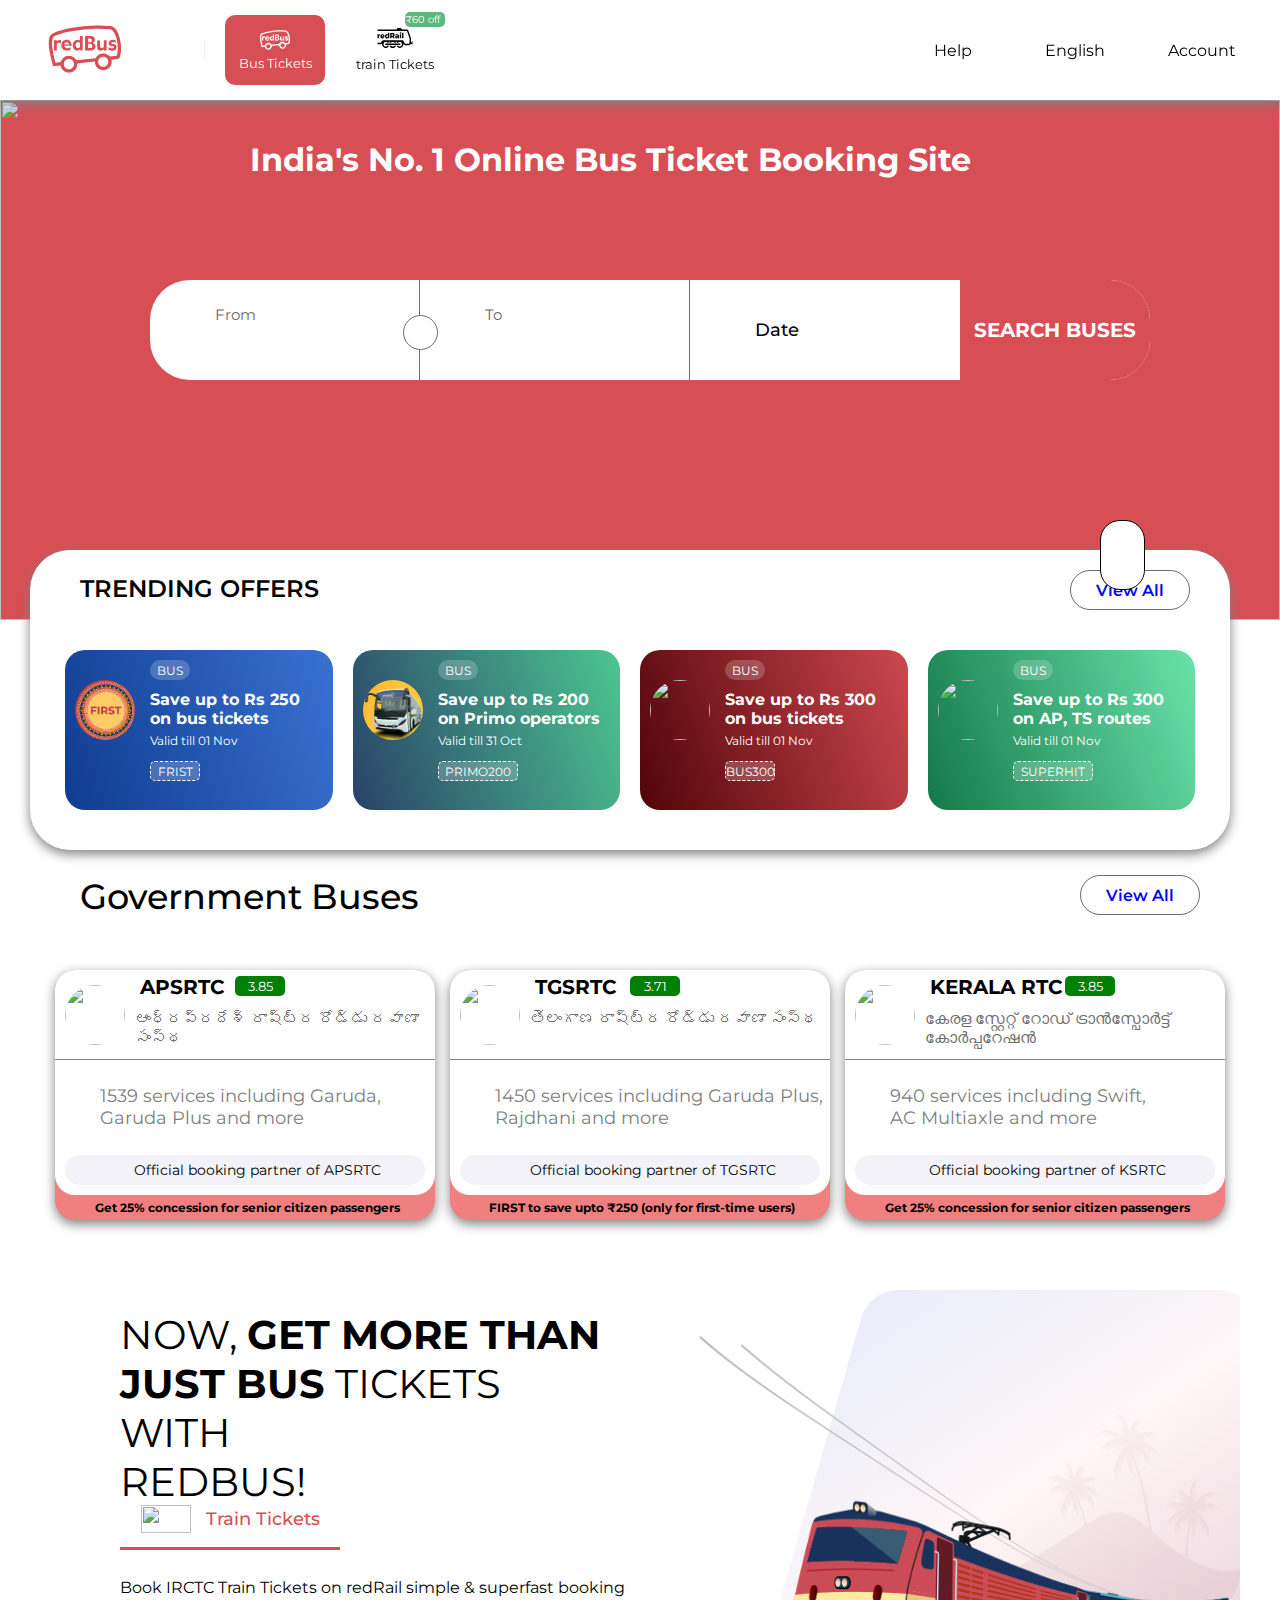
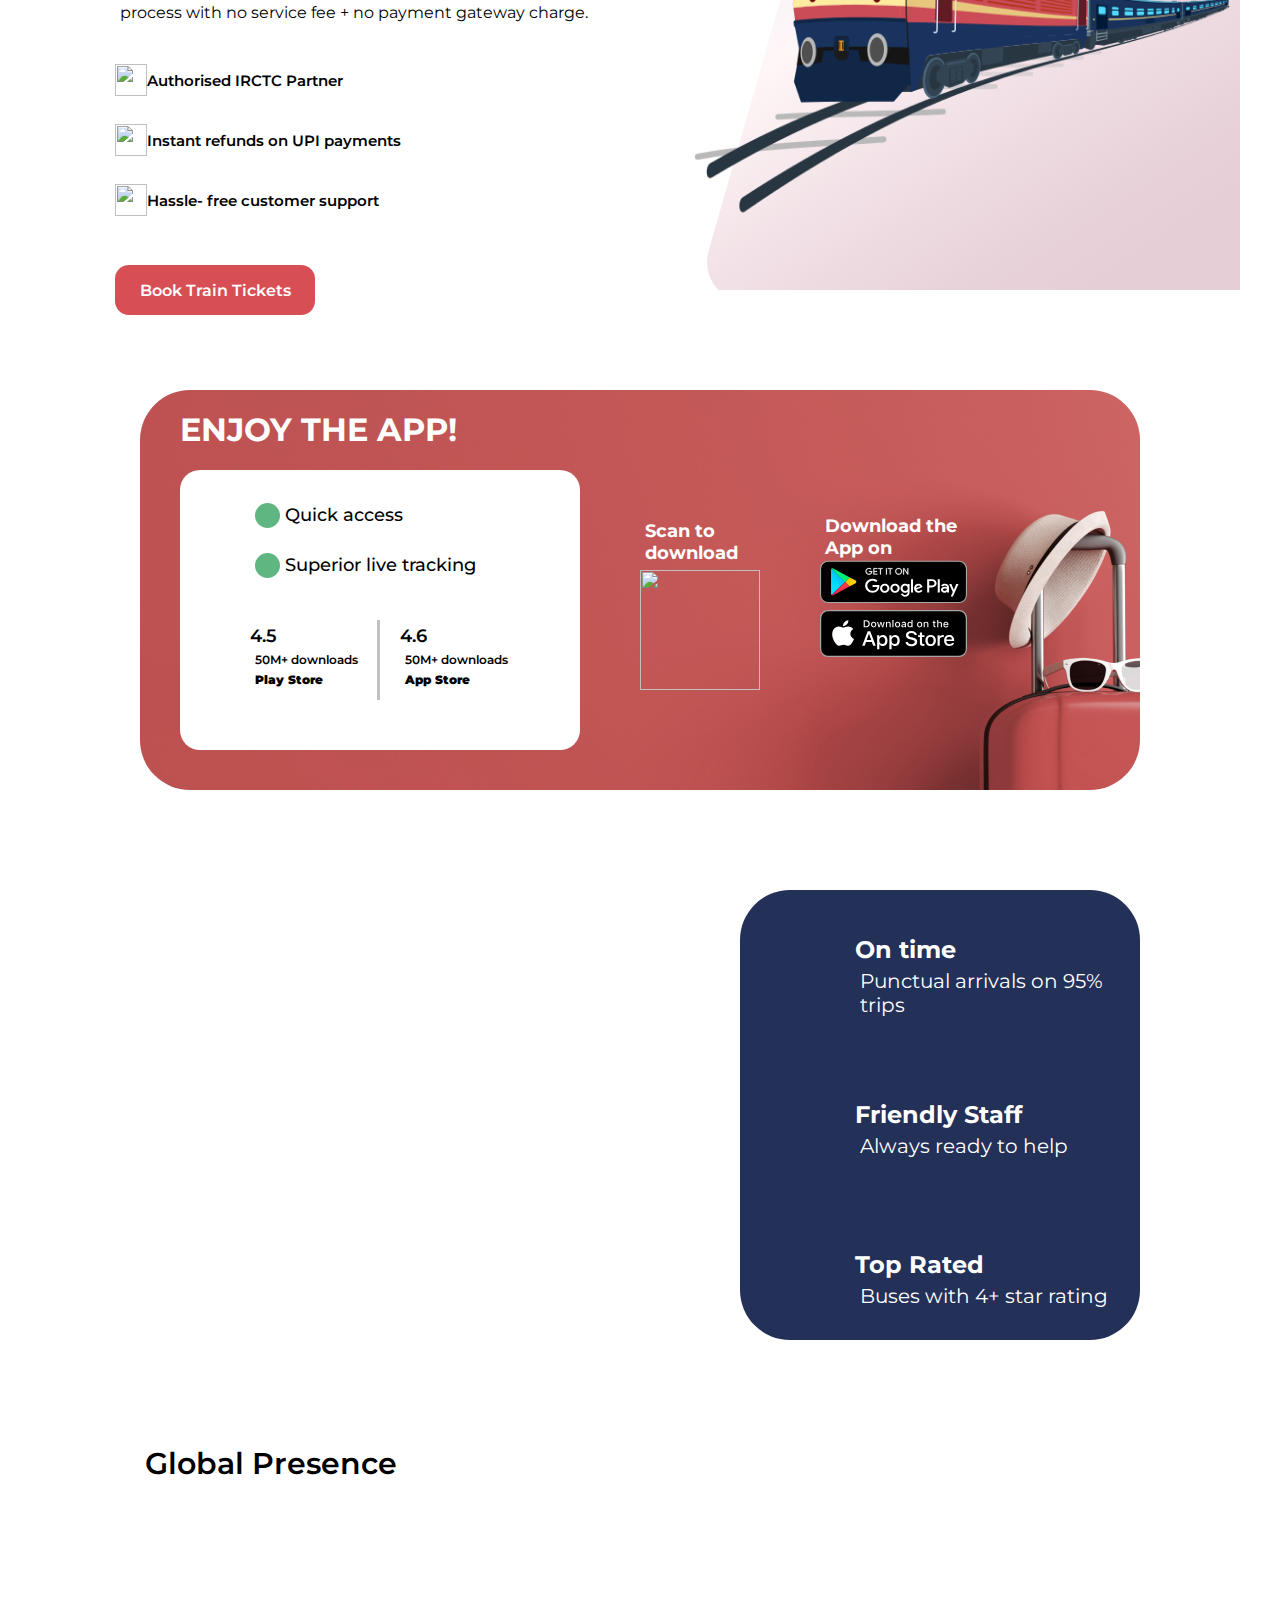
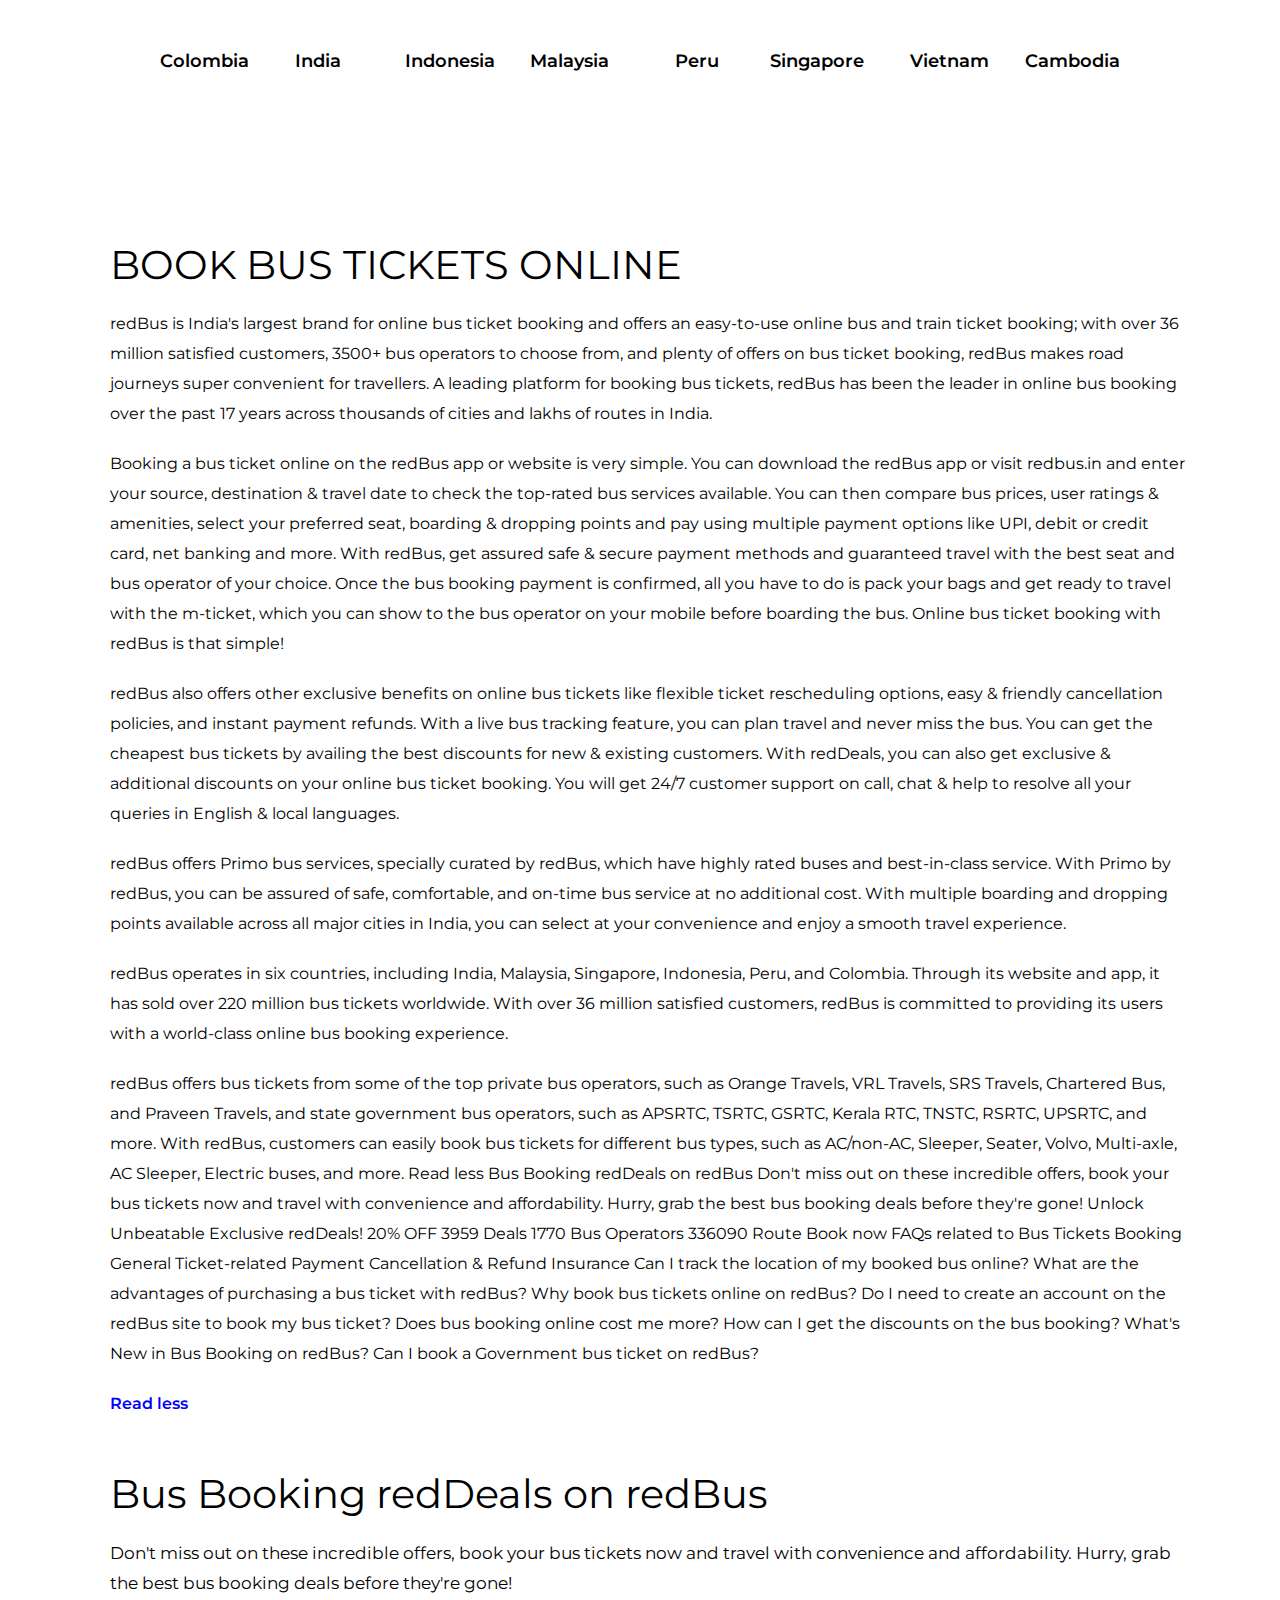
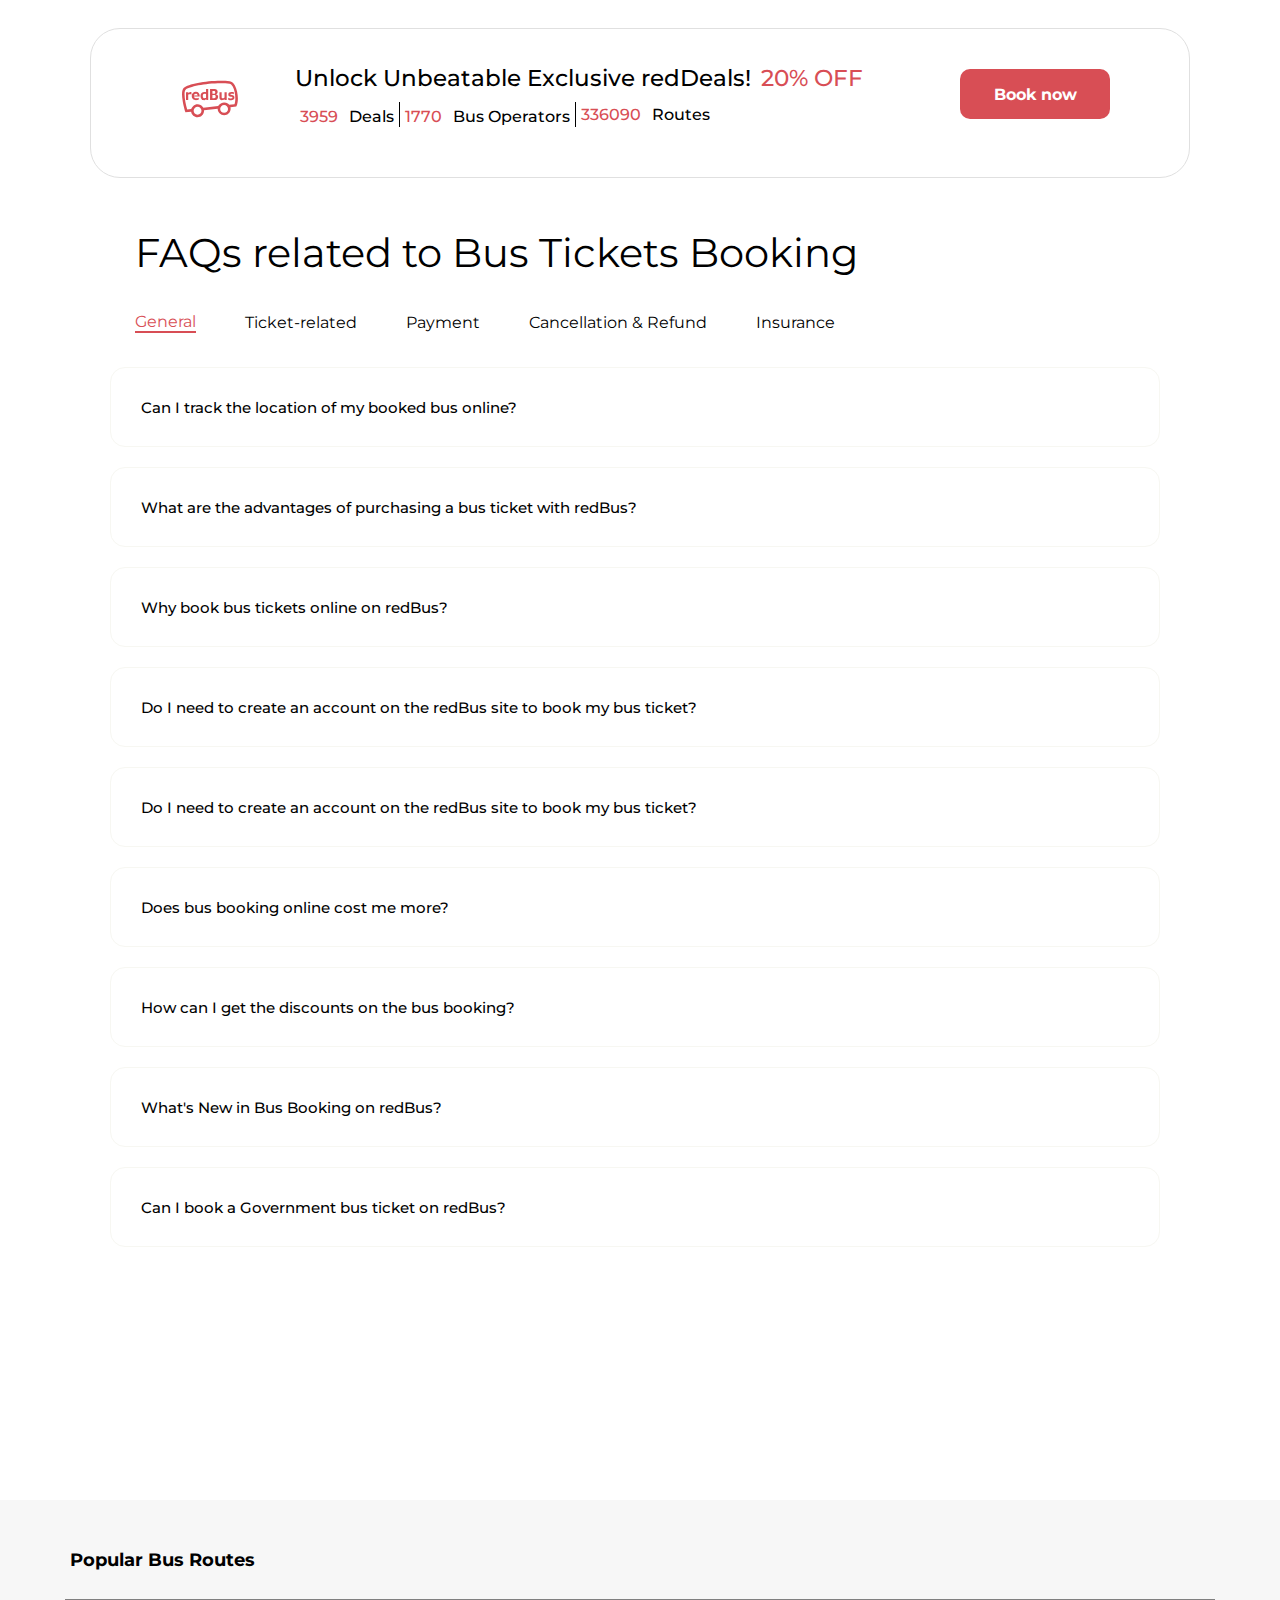
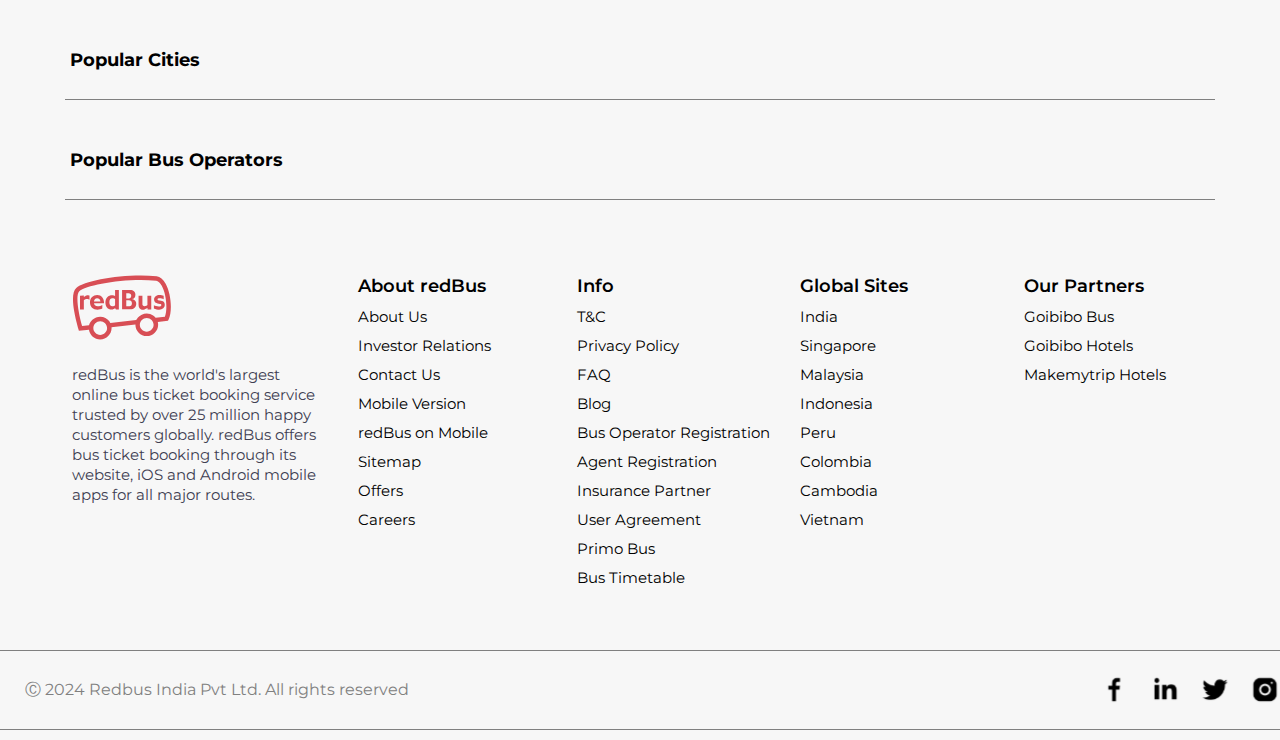
==== index.html @ 513b8e69 "new update" ====
<!DOCTYPE html>
<html lang="en">
<head>
    <meta charset="UTF-8">
    <meta name="viewport" content="width=device-width, initial-scale=1.0">
    <title>Bus Ticket Booking Online made Easy, Secure with Top Bus Operators - redBus</title>
    <link rel="stylesheet" href="css/style.css">
    <link rel="stylesheet" href="https://cdnjs.cloudflare.com/ajax/libs/font-awesome/6.6.0/css/all.min.css" integrity="sha512-Kc323vGBEqzTmouAECnVceyQqyqdsSiqLQISBL29aUW4U/M7pSPA/gEUZQqv1cwx4OnYxTxve5UMg5GT6L4JJg==" crossorigin="anonymous" referrerpolicy="no-referrer" />
    <link rel="shortcut icon" href="https://s3.rdbuz.com/Images/rdc/rdc-redbus-logo.svg" type="image/x-icon">
</head>
<body>
    <header>
        <div class="mainbar-head">
            <div class="navbar">
                <div class="nav-child1">
                    <div class="nav-child1-box1">
                        <a href="index.html"><img src="redbus/rdc-redbus-logo.svg" width="80px" height="48px" alt=""></a>
                    </div>
                    <div class="nav-child1-box2"></div>
                    <div class="nav-child1-box3">
                        <img class="Bus" src="redbus/rdc-redbus-logo.svg" width="84px" height="20px" alt="">
                        <span>Bus Tickets</span>
                    </div>
                    <div class="nav-child1-box4">
                        <a href="train.html">
                            <img class="train" src="redbus/rail_vertical.svg" width="84px" height="20px" alt="">
                        </a>
                        <span>train Tickets</span>
                        <div class="offer">₹60 off</div>
                    </div>
                </div>
                <div class="nav-child2">
                    <div class="nav-child2-box">
                        <i class="fa-solid fa-headphones"></i>
                        <a href="help.html">Help</a>
                    </div>
                    <div class="nav-child2-box">
                        <i class="fa-solid fa-list"></i>
                        English
                        <i class="fa-solid fa-caret-down"></i>
                    </div>
                    <div class="nav-child2-box">
                        <i class="fa-solid fa-user"></i>
                        Account
                        <i class="fa-solid fa-caret-down"></i>
                    </div>
                </div>
            </div>
        </div>
    </header>
    <main> 
        <div class="bg-img" id="main">
            <img src="https://s3.rdbuz.com/images/webplatform/india/HomeBannerNew.png" width="100%" height="100%" alt="">
            <h1>India's No. 1 Online Bus Ticket Booking Site</h1>
            <div class="search-bar">
                <div class="airo">
                    <i class="fa-solid fa-arrow-right-arrow-left"></i>
                </div>
                <div class="from">
                    <div class="from-tag"><i class="fa-solid fa-bus"></i></div>
                    <p class="from-p">From</p>
                    <input style="margin: 45px 65px; border: none; outline: none;" type="text">
                </div>
                <div class="to">
                    <span class="to-s"><i class="fa-solid fa-bus"></i></span>
                    <p class="to-p">To</p>
                    <input style="margin: 45px 65px; border: none; outline: none;" type="text">
                </div>
                <div class="date">
                    <span class="date-s"><i class="fa-solid fa-calendar-days"></i></span>
                    <p class="date-p">Date</p>
                </div>
                <div class="search">
                    search buses
                </div>
            </div>
            <div class="bus-tiket">
                <div class="bus-tiket-head">
                    <h2 class="bus-tiket-head-text">
                        TRENDING OFFERS
                    </h2>
                    <div class="view">View All</div>
                </div>
                <div class="bus-tiket-body">
                    <div class="tickets-box">
                        <div class="tickets1">
                            <div class="ticket-logo">
                                <img src="redbus/tile-80X80.png" width="60px" height="60px" alt="" style="border-radius: 50px; position: relative; top: 30px; left: 10px;">
                            </div>
                            <div class="ticket-texts">
                                <div class="bus-box">BUS</div>
                                <H4>Save up to Rs 250 on bus tickets</H4>
                                <P>Valid till 01 Nov</P>
                                <span class="copy">
                                    <div class="botton">frist</div>
                                    <i class="fa-regular fa-copy" style="color: white; font-size:18x; position: relative; top: 8px; left: 10px;"></i>
                                </span>
                            </div>
                        </div>
                        <div class="tickets2">
                            <div class="ticket-logo">
                                <img src="redbus/MWeb-80_80.png" width="60px" height="60px" alt="" style="border-radius: 50px; position: relative; top: 30px; left: 10px;">
                            </div>
                            <div class="ticket-texts">
                                <div class="bus-box">BUS</div>
                                <H4>Save up to Rs 200 on Primo operators</H4>
                                <P>Valid till  31 Oct</P>
                                <span class="copy">
                                    <div class="botton" style="width: 80px; height: 20px;">PRIMO200</div>
                                    <i class="fa-regular fa-copy" style="color: white; font-size:18x; position: relative; top: 8px; left: 10px;"></i>
                                </span>
                            </div>
                        </div>
                        <div class="tickets3">
                            <div class="ticket-logo">
                                <img src="https://st.redbus.in/Images/INDOFFER/BUS300/80x801.png" width="60px" height="60px" alt="" style="border-radius: 50px; position: relative; top: 30px; left: 10px;">
                            </div>
                            <div class="ticket-texts">
                                <div class="bus-box">BUS</div>
                                <H4>Save up to Rs 300 on bus tickets</H4>
                                <P>Valid till  01 Nov</P>
                                <span class="copy">
                                    <div class="botton">BUS300</div>
                                    <i class="fa-regular fa-copy" style="color: white; font-size:18x; position: relative; top: 8px; left: 10px;"></i>
                                </span>
                            </div>
                        </div>
                        <div class="tickets4">
                            <div class="ticket-logo">
                                <img src="https://st.redbus.in/Images/INDOFFER/80x80/SUPERHIT.png" width="60px" height="60px" alt="" style="border-radius: 50px; position: relative; top: 30px; left: 10px;">
                            </div>
                            <div class="ticket-texts">
                                <div class="bus-box">BUS</div>
                                <H4>Save up to Rs 300 on AP, TS routes</H4>
                                <P>Valid till  01 Nov</P>
                                <span class="copy">
                                    <div class="botton" style="width: 80px; height: 20px;">SUPERHIT</div>
                                    <i class="fa-regular fa-copy" style="color: white; font-size:18x; position: relative; top: 8px; left: 10px;"></i>
                                </span>
                            </div>
                        </div>
                    </div>
                </div>
            </div>
        </div>
        </div>
        <section>
            <a href="#main"><div class="ginrry-rox">
                <i class="fa-solid fa-arrow-up-long"></i>
            </div></a>
            <div class="Government-Buses">
            <div class="containar-gove1">
                <span class="gove-bus">Government Buses</span>
                <div class="view2">View All</div>
            </div>
            <div class="containar-gove2">
                <div class="containar-gove2-box1">
                    <div class="containar-gove2-box-box">
                        <div class="head-main1">
                            <img src="https://s3.rdbuz.com/web/images/homeV2/10283.png" width="60px" height="60px" alt="" style="border-radius: 50px; position: relative; top: 15px; left: 10px;">
                            <div class="right" style="float: right; height: 100%; width: 300px;">
                                <p class="APSRTC">APSRTC
                                    <div class="star">
                                        <i class="fa-solid fa-star"></i>3.85
                                    </div>
                                </p>
                                <p style="margin: 10px 0px; color: rgb(111, 111, 111); font-size: 16px; font-weight: 500;">ఆంధ్రప్రదేశ్ రాష్ట్ర రోడ్డు రవాణా సంస్థ</p>
                            </div>
                        </div>
                        <p style="color: gray; font-size:18px; position: absolute; top:110px; left: 40px;">
                            1539 services including Garuda,<br> Garuda Plus and more
                        </p>
                        <div class="bay-text" style="font-size: 14px; display: flex; justify-content: center; align-items: center;">
                            <img src="https://s3.rdbuz.com/Images/rdc/rdc-redbus-logo.svg" width="25px" height="16px" alt="">
                            Official booking partner of APSRTC
                        </div>
                        <div class="head-main2"></div>
                    </div>
                    <span class="texts-boxes">
                        Get 25% concession for senior citizen passengers
                    </span>
                </div>
                <div class="containar-gove2-box2">
                    <div class="containar-gove2-box">
                        <div class="containar-gove2-box-box">
                            <div class="head-main1">
                                <img src="https://s3.rdbuz.com/web/images/homeV2/18491.png" width="60px" height="60px" alt="" style="border-radius: 50px; position: relative; top: 15px; left: 10px;">
                                <div class="right" style="float: right; height: 100%; width: 300px;">
                                    <p class="APSRTC">TGSRTC
                                        <div class="star">
                                            <i class="fa-solid fa-star"></i>3.71
                                        </div>
                                    </p>
                                    <p style="margin: 10px 0px; color: rgb(111, 111, 111); font-size: 16px; font-weight: 500;">తెలంగాణ రాష్ట్ర రోడ్డు రవాణా సంస్థ</p>
                                </div>
                            </div>
                            <p style="color: gray; font-size:18px; position: absolute; top:110px; left: 40px;">
                                1450 services including Garuda Plus,<br> Rajdhani and more
                            </p>
                            <div class="bay-text" style="font-size: 14px; display: flex; justify-content: center; align-items: center;">
                                <img src="https://s3.rdbuz.com/Images/rdc/rdc-redbus-logo.svg" width="25px" height="16px" alt="">
                                Official booking partner of TGSRTC
                            </div>
                            <div class="head-main2"></div>
                        </div>
                        <span class="texts-boxes">
                            FIRST to save upto  ₹250 (only for first-time users)
                        </span>
                    </div>
                </div>
                <div class="containar-gove2-box3">
                    <div class="containar-gove2-box">
                        <div class="containar-gove2-box-box">
                            <div class="head-main1">
                                <img src="https://s3.rdbuz.com/web/images/homeV2/28011.png" width="60px" height="60px" alt="" style="border-radius: 50px; position: relative; top: 15px; left: 10px;">
                                <div class="right" style="float: right; height: 100%; width: 300px;">
                                    <p class="APSRTC">KERALA RTC
                                        <div class="star1">
                                            <i class="fa-solid fa-star"></i>3.85
                                        </div>
                                    </p>
                                    <p style="margin: 10px 0px; color: rgb(111, 111, 111); font-size: 16px; font-weight: 500;">കേരള സ്റ്റേറ്റ് റോഡ് ട്രാൻസ്പോർട്ട് കോർപ്പറേഷൻ</p>
                                </div>
                            </div>
                            <p style="color: gray; font-size:18px; position: absolute; top:110px; left: 40px;">
                                940 services including Swift, <br>AC Multiaxle and more
                            </p>
                            <div class="bay-text" style="font-size: 14px; display: flex; justify-content: center; align-items: center;">
                                <img src="https://s3.rdbuz.com/Images/rdc/rdc-redbus-logo.svg" width="25px" height="16px" alt="">
                                Official booking partner of KSRTC
                            </div>
                            <div class="head-main2"></div>
                        </div>
                        <span class="texts-boxes">
                            Get 25% concession for senior citizen passengers
                        </span>
                    </div>
                </div>
            </div>
             <div class="train-bar-box">
            <div class="train-bar-text">
                <p class="frist-train">NOW, <span class="just-train">GET MORE THAN <br>JUST BUS</span> TICKETS WITH <br>REDBUS!</p>
            </div>
            <div class="train-img-pic-text">
                <img src="https://s3.rdbuz.com/web/images/layout/rail_vertical.svg" width="50px" height="28px" alt="">
                 <span class="click-box">
                     Train Tickets
                 </span>
            </div>
            <p class="click-box-texts">
                Book IRCTC Train Tickets on redRail simple & superfast booking
                <br> process with no service fee + no payment gateway charge.
             </p>
             <div class="tree-boxes-column">
                <div class="box-numbers">
                    <img src="https://s3.rdbuz.com/web/images/homeV2/AboutUs/railAuthorized.png" width="32px" height="32px" alt="">
                    <span class="zyrox">
                        Authorised IRCTC Partner
                    </span>
                </div>
                <div class="box-numbers">
                    <img src="https://s2.rdbuz.com/web/images/homeV2/AboutUs/railHasslefree.svg" width="32px" height="32px" alt="">
                    <span class="zyrox">
                        Instant refunds on UPI payments
                    </span>
                </div>
                <div class="box-numbers">
                    <img src="https://s1.rdbuz.com/web/images/homeV2/AboutUs/railrefunds.svg" width="32px" height="32px" alt="">
                    <span class="zyrox">
                        Hassle- free customer support
                    </span>
                </div>
             </div>
             <div class="ticket-botton">
                Book Train Tickets
                <i class="fa-solid fa-arrow-right"></i>
             </div>
            <div class="train-bar-img">
                <img src="redbus/railPop.png" width="100%" height="100%" alt="">
            </div>
        </div>
        <div class="scanar">
            <h1 style="position: absolute; left: 40px; top: 20px;">ENJOY THE APP!</h1>
            <div class="white">
                <div class="white-text" style="margin-top:20px ;">
                    <div class="gol">
                        <i class="fa-solid fa-check"></i>
                    </div>
                    <p style="color: black; font-size: 18px; font-weight: 500;">Quick access</p>
                </div>
                <div class="white-text">
                    <div class="gol">
                        <i class="fa-solid fa-check"></i>
                    </div>
                    <p style="color: black; font-size: 18px; font-weight: 500;">Superior live tracking</p>
                </div>
                <div class="white-box2">
                    <div class="box-white1">
                        <div style="font-weight: 600; font-size: 18px; position: absolute; top: 5px; left: 20px;">
                             4.5
                             <i class="fa-solid fa-star"></i>
                             <p style="color: black; font-size: 12px;">50M+ downloads</p>
                             <p style="color: black; font-size: 12px; font-weight: 900;">Play Store</p>
                        </div>
                    </div>
                    <div class="box-white2">
                        <div style="font-weight: 600; font-size: 18px; position: absolute; top: 5px; left:170px;">
                            4.6
                            <i class="fa-solid fa-star"></i>
                            <p style="color: black; font-size: 12px;">50M+ downloads</p>
                            <p style="color: black; font-size: 12px; font-weight: 900;">App Store</p>
                       </div>
                    </div>
                </div>
            </div>
            <div class="scanar-bar">
                <p style="color: white; font-size: 18px; font-weight: 700; position: absolute; top: 25px;">Scan to download</p>
                <img style="position: absolute; bottom: 0;" src="https://s1.rdbuz.com/web/images/homeV2/qrImage.svg" width="120px" height="120px"  alt="">
            </div>
            <div class="logars">
                <p style="color: white; font-size: 18px; font-weight: 700; position: absolute;">Download the App on</p>
                <img style="position: absolute; top: 50px;" src="redbus/playStore.svg" alt="">
                <img style="position: absolute; top: 100px;" src="redbus/appStore.svg" alt="">
            </div>
        </div>
        <div class="scanar2">
            <img style="border-radius: 50px 0 0 50px;" src="https://s3.rdbuz.com/images/webplatform/india/primoHomeBannerComp.png" height="100%" alt="">
            <div class="blue-bar">
                 <div class="bule-bar-box">
                    <div class="main-bule">
                        <i style="font-size:60px;" class="fa-solid fa-stopwatch"></i>
                    </div>
                    <div class="main-bule2">
                        <div>
                            <h2 style="font-weight: 700; color: white; margin-top: 15px;">On time</h2>
                            <p style="font-size: 20px;">Punctual arrivals on 95% trips</p>
                        </div>
                    </div>
                 </div>
                 <div class="bule-bar-box">
                    <div class="bule-bar-box">
                        <div class="main-bule">
                            <i style="font-size:60px; margin-left: -12px;" class="fa-solid fa-hands-praying"></i>
                        </div>
                        <div class="main-bule2">
                            <div>
                                <h2 style="font-weight: 700; color: white; margin-top:30px;">Friendly Staff</h2>
                                <p style="font-size: 20px;">Always ready to help</p>
                            </div>
                        </div>
                     </div>
                 </div>
                 <div class="bule-bar-box">
                    <div class="bule-bar-box">
                        <div class="main-bule">
                            <i style="font-size:60px; margin-left: -10px;" class="fa-regular fa-star"></i>
                        </div>
                        <div class="main-bule2">
                            <div>
                                <h2 style="font-weight: 700; color: white; margin-top: 30px;">Top Rated</h2>
                                <p style="font-size: 20px;">Buses with 4+ star rating</p>
                            </div>
                        </div>
                     </div>
                 </div>
            </div>
        </div>
        <div class="contury">
            <p style="color: black; font-size: 30px; font-weight: 600; position: absolute; top: 50px; left: 50px;">
                Global Presence
            </p>
            <div class="contury-bar">
                <div class="contury-box">
                    <img style="position: absolute;top: 20px;" src="https://s3.rdbuz.com/web/images/homeV2/LATAM/GlobalPresencev2/Colombia.svg" alt="">
                    <p style="color: black; font-size: 18px; font-weight: 600; margin: auto; position: absolute; left: 20px; top: 140px;">
                        Colombia
                    </p>
                </div>
                <div class="contury-box">
                    <img style="position: absolute; left:120px; top: 20px;" src="https://s3.rdbuz.com/web/images/homeV2/LATAM/GlobalPresencev2/India.svg" alt="">
                      <p style="color: black; font-size: 18px; font-weight: 600; position: absolute ; top: 135px; left: 150px; ">India</p>
                </div>
                <div class="contury-box">
                    <img style="position: absolute; top: 20px; left: 250px;" src="https://s3.rdbuz.com/web/images/homeV2/LATAM/GlobalPresencev2/Indonesia.svg" alt="">
                    <p style="color: black; font-size: 18px; font-weight: 600;  position: absolute ; top: 135px; left: 260px;">Indonesia</p>
                </div>
                <div class="contury-box">
                    <img style="position: absolute;top: 20px;"  src="https://s3.rdbuz.com/web/images/homeV2/LATAM/GlobalPresencev2/Malaysia.svg" alt="">
                    <p  style="color: black; font-size: 18px; font-weight: 600; margin: auto; position: absolute;top: 140px; left: 390px;">Malaysia</p>
                </div>
                <div class="contury-box">
                     <img style="position: absolute;top: 20px;"  src="https://s3.rdbuz.com/web/images/homeV2/LATAM/GlobalPresencev2/Peru.svg" alt="">
                    <p  style="color: black; font-size: 18px; font-weight: 600; margin: auto; position: absolute;top: 140px; left: 535px;">Peru</p>
                </div>
                <div class="contury-box">
                     <img style="position: absolute;top: 20px;"  src="https://s3.rdbuz.com/web/images/homeV2/LATAM/GlobalPresencev2/Singapore.svg" alt="">
                    <p  style="color: black; font-size: 18px; font-weight: 600; margin: auto; position: absolute;top: 140px; left: 630px;">Singapore</p>
                </div>
                <div class="contury-box">
                     <img style="position: absolute;top: 20px;"  src="https://s3.rdbuz.com/web/images/homeV2/LATAM/GlobalPresence/Vietnam.svg" alt="">
                    <p  style="color: black; font-size: 18px; font-weight: 600; margin: auto; position: absolute;top: 140px; left: 770px;">Vietnam</p>
                </div>
                <div class="contury-box">
                     <img style="position: absolute;top: 20px;"  src="https://s3.rdbuz.com/web/images/homeV2/LATAM/GlobalPresence/Cambodia.svg" alt="">
                    <p  style="color: black; font-size: 18px; font-weight: 600; margin: auto; position: absolute;top: 140px; right: 20px;">Cambodia</p>
                </div>
            </div>
        </div>
        <div class="main-graf">
            <p style="color: black; font-size: 40px; margin-left: 20px;">
                BOOK BUS TICKETS ONLINE
            </p>
            <p style="color: black; font-size: 16px; margin: 20px 0 0 20px; line-height: 30px;">
                redBus is India's largest brand for online bus ticket booking and offers an easy-to-use online bus and train ticket booking; with over 36 million satisfied customers, 3500+ bus operators to choose from, and plenty of offers on bus ticket booking, redBus makes road journeys super convenient for travellers. A leading platform for booking bus tickets, redBus has been the leader in online bus booking over the past 17 years across thousands of cities and lakhs of routes in India.
            </p>
            <p style="color: black; font-size: 16px; margin: 20px 0 0 20px; line-height: 30px;">
                Booking a bus ticket online on the redBus app or website is very simple. You can download the redBus app or visit redbus.in and enter your source, destination & travel date to check the top-rated bus services available. You can then compare bus prices, user ratings & amenities, select your preferred seat, boarding & dropping points and pay using multiple payment options like UPI, debit or credit card, net banking and more. With redBus, get assured safe & secure payment methods and guaranteed travel with the best seat and bus operator of your choice. Once the bus booking payment is confirmed, all you have to do is pack your bags and get ready to travel with the m-ticket, which you can show to the bus operator on your mobile before boarding the bus. Online bus ticket booking with redBus is that simple!
            </p>
            <p style="color: black; font-size: 16px; margin: 20px 0 0 20px; line-height: 30px;">
                redBus also offers other exclusive benefits on online bus tickets like flexible ticket rescheduling options, easy & friendly cancellation policies, and instant payment refunds. With a live bus tracking feature, you can plan travel and never miss the bus. You can get the cheapest bus tickets by availing the best discounts for new & existing customers. With redDeals, you can also get exclusive & additional discounts on your online bus ticket booking. You will get 24/7 customer support on call, chat & help to resolve all your queries in English & local languages.
            </p>
            <p style="color: black; font-size: 16px; margin: 20px 0 0 20px; line-height: 30px;">
                redBus offers Primo bus services, specially curated by redBus, which have highly rated buses and best-in-class service. With Primo by redBus, you can be assured of safe, comfortable, and on-time bus service at no additional cost. With multiple boarding and dropping points available across all major cities in India, you can select at your convenience and enjoy a smooth travel experience.
            </p>
            <p style="color: black; font-size: 16px; margin: 20px 0 0 20px; line-height: 30px;">
                redBus operates in six countries, including India, Malaysia, Singapore, Indonesia, Peru, and Colombia. Through its website and app, it has sold over 220 million bus tickets worldwide. With over 36 million satisfied customers, redBus is committed to providing its users with a world-class online bus booking experience.
            </p>
            <p style="color: black; font-size: 16px; margin: 20px 0 0 20px; line-height: 30px;">
                redBus offers bus tickets from some of the top private bus operators, such as Orange Travels, VRL Travels, SRS Travels, Chartered Bus, and Praveen Travels, and state government bus operators, such as APSRTC, TSRTC, GSRTC, Kerala RTC, TNSTC, RSRTC, UPSRTC, and more. With redBus, customers can easily book bus tickets for different bus types, such as AC/non-AC, Sleeper, Seater, Volvo, Multi-axle, AC Sleeper, Electric buses, and more.
                Read less
                Bus Booking redDeals on redBus
                Don't miss out on these incredible offers, book your bus tickets now and travel with convenience and affordability. Hurry, grab the best bus booking deals before they're gone!
                Unlock Unbeatable Exclusive redDeals! 20% OFF
                3959 Deals 1770 Bus Operators 336090 Route Book now
                FAQs related to Bus Tickets Booking
                General
                Ticket-related
                Payment
                Cancellation & Refund
                Insurance
                Can I track the location of my booked bus online?
                What are the advantages of purchasing a bus ticket with redBus?
                Why book bus tickets online on redBus?
                Do I need to create an account on the redBus site to book my bus ticket?
                Does bus booking online cost me more?
                How can I get the discounts on the bus booking?
                What's New in Bus Booking on redBus?
                Can I book a Government bus ticket on redBus?
             </p>
             <p style="color:blue; font-weight: 600; font-size: 16px; margin: 20px 0 0 20px; line-height: 30px;">
                Read less
             </p>
        </div>
        <div class="book-now">
            <p style="color: black; font-size: 40px; margin-left: 20px;">
                Bus Booking redDeals on redBus
            </p>
            <p style="color: black; font-size: 17px; margin: 20px 0 0 20px; line-height: 30px;">
                Don't miss out on these incredible offers, book your bus tickets now and travel with convenience and affordability. Hurry, grab the best bus booking deals before they're gone!
            </p>
            <div class="book-ticket">
                <div class="book-ticket-box">
                    <div class="btb-box1">
                        <img src="redbus/rdc-redbus-logo.svg" width="56px" height="56px" alt="">
                    </div>
                    <div class="btb-box2">
                        <p style="color: black; font-size: 23px; font-weight: 500; display: inline-block; margin-top: 15px;">
                            Unlock Unbeatable Exclusive redDeals!
                            <p style="color: #d84e55; font-size: 23px; font-weight: 500; display: inline-block;">
                                20% OFF
                            </p>
                        </p>
                       <div class="down-bar">
                        <div style="border-right:1px solid black; height:25px;">
                             <p style="color: #d84e55; font-size: 16px; font-weight: 500; display: inline-block;">
                                3959
                            </p>
                             <p style="color: black; font-size: 16px; font-weight: 500; margin-left: 2px; display: inline-block;">
                                Deals 
                            </p>
                        </div>
                        <div style="border-right:1px solid black; height:25px;">
                            <p style="color: #d84e55; font-size: 16px; font-weight: 500; display: inline-block;">
                                1770
                            </p>
                             <p style="color: black; font-size: 16px; font-weight: 500; margin-left: 2px; display: inline-block;">
                                Bus Operators
                            </p>
                        </div>
                        <div>
                            <p style="color: #d84e55; font-size: 16px; font-weight: 500; display: inline-block;">
                                336090
                            </p>
                             <p style="color: black; font-size: 16px; font-weight: 500; margin-left: 2px; display: inline-block;">
                                Routes
                            </p>
                        </div>
                       </div>
                    </div>
                    <div class="btb-box3">
                        <div class="btb-b3-button">
                            Book now
                        </div>
                    </div>
                </div>
            </div>
        </div>
        <div class="plus-bar">
            <p style="color: black; font-size: 40px; margin-left: 45px;">
                FAQs related to Bus Tickets Booking
            </p>
            <div class="refrence-bar">
                  <div style="color: #d84e55; border-bottom:2px solid #d84e55 ;">General</div>
                  <div>Ticket-related</div>
                  <div>Payment</div>
                  <div>Cancellation & Refund</div>
                  <div>Insurance</div>
            </div>
            <div class="plus-bar-containt"> 
                <div class="plus-text">
                    <p style="color: black; font-size: 15px; font-weight: 500; margin-left: 30px;">
                        Can I track the location of my booked bus online?
                    </p>
                </div>
                <i style="margin-left: 550px;" class="fa-solid fa-plus"></i>
            </div>
            <div class="plus-bar-containt">
                <div class="plus-text">
                    <p style="color: black; font-size: 15px; font-weight: 500; margin-left: 30px;">
                        What are the advantages of purchasing a bus ticket with redBus?
                    </p>
                </div>
                <i style="margin-left:425px;" class="fa-solid fa-plus"></i>
            </div>
            <div class="plus-bar-containt">
                <div class="plus-text">
                    <p style="color: black; font-size: 15px; font-weight: 500; margin-left: 30px;">
                        Why book bus tickets online on redBus?
                    </p>
                </div>
                <i style="margin-left:615px;" class="fa-solid fa-plus"></i>
            </div>
            <div class="plus-bar-containt">
                <div class="plus-text">
                    <p style="color: black; font-size: 15px; font-weight: 500; margin-left: 30px;">
                        Do I need to create an account on the redBus site to book my bus ticket?
                    </p>
                </div>
                <i style="margin-left:370px;" class="fa-solid fa-plus"></i>
            </div>
            <div class="plus-bar-containt">
                <div class="plus-text">
                    <p style="color: black; font-size: 15px; font-weight: 500; margin-left: 30px;">
                        Do I need to create an account on the redBus site to book my bus ticket?
                    </p>
                </div>
                <i style="margin-left:370px;" class="fa-solid fa-plus"></i>
            </div>
            <div class="plus-bar-containt">
                <div class="plus-text">
                    <p style="color: black; font-size: 15px; font-weight: 500; margin-left: 30px;">
                        Does bus booking online cost me more?
                    </p>
                </div>
                <i style="margin-left:615px;" class="fa-solid fa-plus"></i>
            </div>
            <div class="plus-bar-containt">
                <div class="plus-text">
                    <p style="color: black; font-size: 15px; font-weight: 500; margin-left: 30px;">
                        How can I get the discounts on the bus booking?
                    </p>
                </div>
                <i style="margin-left:545px;" class="fa-solid fa-plus"></i>
            </div>
            <div class="plus-bar-containt">
                <div class="plus-text">
                    <p style="color: black; font-size: 15px; font-weight: 500; margin-left: 30px;">
                        What's New in Bus Booking on redBus?
                    </p>
                </div>
                <i style="margin-left:620px;" class="fa-solid fa-plus"></i>
            </div>
            <div class="plus-bar-containt">
                <div class="plus-text">
                    <p style="color: black; font-size: 15px; font-weight: 500; margin-left: 30px;">
                        Can I book a Government bus ticket on redBus?
                    </p>
                </div>
                <i style="margin-left:560px;" class="fa-solid fa-plus"></i>
            </div>
        </div>
        </div>
    

    </main>
</section>
    <footer>
        <div class="footer-box" style="position: absolute; top: 6100px;">
             <div class="text-footer-box">
                <p style="color: black; display: inline-block; font-size: 18px; font-weight: 700; width: 400px; height: 40px; display: flex; align-items: center;">
                    Popular Bus Routes
                </p>
                <i class="fa-solid fa-chevron-down"></i>
             </div>
             <div class="text-footer-box">
                <p style="color: black; display: inline-block; font-size: 18px; font-weight: 700; width: 400px; height: 40px;display: flex; align-items: center;">
                    Popular Cities
                </p>
                <i class="fa-solid fa-chevron-down"></i>
             </div>
             <div class="text-footer-box">
                <p style="color: black; display: inline-block; font-size: 18px; font-weight: 700; width: 400px; height: 40px; display: flex; align-items: center;">
                    Popular Bus Operators
                </p>
                <i class="fa-solid fa-chevron-down"></i>
             </div>
        </div>
        <div class="footer-main-bar">
            <div class="footer-main-bar-box1">
                <img style="margin: 20px 0 0 20px;" src="redbus/rdc-redbus-logo.svg" width="100px" height="65px" alt="">
                <p style="color: #3e3e52; margin: 20px; font-size: 15px;">
                    redBus is the world's largest online bus ticket booking service trusted by over 25 million happy customers globally. redBus offers bus ticket booking through its website, iOS and Android mobile apps for all major routes.
                </p>
            </div>
            <div class="footer-main-bar-box">
                <p style="color:black; margin: 20px 0 0 20px; font-size: 18px; font-weight: 600;">
                    About redBus
                </p>
                <ul type="none" style="margin: 10px;">
                    <li>About Us</li>
                    <li>Investor Relations</li>
                    <li>Contact Us</li>
                    <li>Mobile Version</li>
                    <li>redBus on Mobile</li>
                    <li>Sitemap</li>
                    <li>Offers</li>
                    <li>Careers</li>
                  </ul>
                  
            </div>
            <div class="footer-main-bar-box">
                <p style="color:black; margin: 20px 0 0 15px; font-size: 18px; font-weight: 600;">
                    Info
                </p>
                <ul type="none" style="margin: 5px 0 0 5px;">
                    <li>T&C</li>
                    <li>Privacy Policy</li>
                    <li>FAQ</li>
                    <li>Blog</li>
                    <li>Bus Operator Registration</li>
                    <li>Agent Registration</li>
                    <li>Insurance Partner</li>
                    <li>User Agreement</li>
                    <li>Primo Bus</li>
                    <li>Bus Timetable</li>
                  </ul>
                </div>
            <div class="footer-main-bar-box">
                <p style="color:black; margin: 20px 0 0 15px; font-size: 18px; font-weight: 600;">
                    Global Sites
                </p>
                <ul type="none" style="margin: 5px 0 0 5px;">
                    <li>India</li>
                    <li>Singapore</li>
                    <li>Malaysia</li>
                    <li>Indonesia</li>
                    <li>Peru</li>
                    <li>Colombia</li>
                    <li>Cambodia</li>
                    <li>Vietnam</li>
                  </ul>                  
            </div>
            <div class="footer-main-bar-box">
                <p style="color:black; margin: 20px 0 0 15px; font-size: 18px; font-weight: 600;">
                    Our Partners
                </p>
                <ul type="none" style="margin: 5px 0 0 5px;">
                    <li>Goibibo Bus</li>
                    <li>Goibibo Hotels</li>
                    <li>Makemytrip Hotels</li>
                  </ul>                  
            </div>
        </div>
        <div class="end-footer">
            <div class="footer-frist">
                <p style="color: gray; font-size: 16px;">
                    Ⓒ 2024 Redbus India Pvt Ltd. All rights reserved
                </p>
            </div>
            <div class="footer-second">
                <img src="redbus/social_facebook_new.svg" width="30px" height="30px" alt="">
                <img src="redbus/social_linkedin_new.svg" width="30px" height="30px" alt="">
                <img src="redbus/social_twitter_new.svg"width="30px" height="30px" alt="">
                <img src="redbus/social_instagram_new.svg" width="30px" height="30px" alt="">
            </div>
        </div>
    </footer>
</body>
</html5
---- css/style.css ----
@import url('https://fonts.googleapis.com/css2?family=Montserrat:ital,wght@0,100..900;1,100..900&display=swap');

*{
    padding: 0;
    margin: 0;
    box-sizing: border-box;
    scroll-behavior: smooth;
    font-family: "Montserrat", sans-serif;
}
a{
    text-decoration: none;
    color: inherit;
}
body{
    width:100%;
    background-color: white;

}
.mainbar-head{
    width:100%;
    height: 100px;
    box-shadow: 0 4px 12px gray;
    margin: auto;
    position: fixed;
    z-index: 2;
    background-color: #fff;
}
.navbar{
    width: 1250px;
    height: 100%;
    margin: auto;
    display: flex;
    justify-content: space-between;
    align-items: center;
}
.nav-child1{
    width:450px;
    height: 80px;
    display: flex;
    justify-content: space-evenly;
    align-items: center;
}
.nav-child1-box1{
    width: 100px;
    height:100px;
    display: flex;
    align-items: center;
    justify-content: center;
    flex-direction: column;
    font-size: 13px;
    gap: 5px;
}
.nav-child1-box3{
    width: 100px;
    height: 70px;
    display: flex;
    align-items: center;
    justify-content: center;
    flex-direction: column;
    font-size: 13px;
    gap: 5px;
    background-color: #d84e55;
    border-radius: 10px;
    color: white;
}
.nav-child1-box3:hover{
    cursor: pointer;
}
.nav-child1-box4:hover{
    cursor: pointer;
}
.nav-child1-box4{
    width: 100px;
    height: 80px;
    display: flex;
    align-items: center;
    justify-content: center;
    flex-direction: column;
    font-size: 13px;
    gap: 5px;
    position: relative;
}
.offer{
    width: 40px;
    height: 15px;
    background-color: #60b681;
    font-size: 10px;
    position: absolute;
    left: 60px;
    top: 2px;
    color: white;
    border-radius: 5px;
    display: flex;
    align-items: center;
}
.nav-child1-box4:hover{
    background-color:#f0f0f0;
    border-radius: 10px;
    transition: 0.5s;
}
.train{
    filter: brightness(10) invert(1) !important;
}
.nav-child1-box4:hover .train{
    filter:none!important;
}
.Bus{
    filter: brightness(0) invert(1) !important;
}
.nav-child1-box2{
    width: 50px;
    height: 20px;
    border-right: 1.5px solid #f0f0f0;
}
.nav-child2{
    width:380px;
    height: 40px;
    display: flex;
    justify-content: space-around;
}
.nav-child2-box{
    width: 120px;
    height: 100%;
    display: flex;
    align-items: center;
    justify-content: center;
    gap: 10px;
}
.nav-child2-box:hover{
    background-color:#f0f0f0;
    border-radius: 10px;
    transition: 0.5s;
    cursor: pointer;
}
/*main start*/
.bg-img{
    width: 100%;
    height: 520px;
    background-color: #d84e55;
    position: relative;
    top: 100px;
}
section{
    width: 100%;
    height: 5600px;
    position: relative;
}
.ginrry-rox{
    width: 45px;
    height: 70px;
    background-color:white;
    position:sticky;
    left: 1100px;
    top:500px;
    z-index: 1;
    border: 1px solid black;
    border-radius: 20px;
    display: flex;
    align-items: center;
    justify-content: center;
    font-size: 25px;
}
h1{
   position: absolute;
    top: 40px;
    left: 250px;
    color: white;
}
.search-bar{
    width: 1000px;
    height: 100px;
    background-color: white;
    position: absolute;
    top: 180px;
    left: 150px;
    border-radius: 40px;
    display: flex;
}
.airo{
    width: 35px;
    height: 35px;
    border-radius: 50px;
    position: absolute;
    top:35px;
    border: 1px solid #6b6b6b;
    left: 253px;
    display: flex;
    align-items: center;
    justify-content: center;
    color: #6b6b6b;
    background-color: white;
    z-index: 1;
}
.airo:hover{
    box-shadow: 0 4px 12px gray;
    color: black;
    transition: 0.2s;
    cursor: pointer;
}
.from{
    width: 270px;
    height: 100%;
    border-right: 1px solid #6b6b6b;
    border-radius: 40px 0px 0px 40px;
    position: relative;
}
.from-tag{
    position: absolute;
    top: 30px;
    left: 25px;
    font-size: 23px;
    color: #6b6b6b;
}
.from-p{
    position: absolute;
    left: 60px;
    font-size: 15px;
    color: #6b6b6b;
    top: 20px;
}
.to{
    width: 270px;
    height: 100%;
    border-right: 1px solid #6b6b6b;
    position: relative;
}
.to-s{
    position: absolute;
    top: 30px;
    left: 25px;
    font-size: 23px;
    color: #6b6b6b;
}
.to-p{
    position: absolute;
    left: 60px;
    font-size: 15px;
    color: #6b6b6b;
    top: 20px;
}
.date{
    width: 270px;
    height: 100%;
    font-weight: 500;
    display: flex;
    align-items: center;
    gap: 20px;
    position: relative;
}
.date-s{
    position: absolute;
    left: 20px;
    font-size: 23px;
    color: #6b6b6b;
}
.date-p{
    position: absolute;
    left: 60px;
    font-size: 18px;
    color: black;
}
.search{
    width: 190px;
    height: 100%;
    border-radius: 0px 40px 40px 0px;
    background-color: rgb(216, 78, 85);
    text-transform: uppercase;
    font-weight: 700;
    color: white;
    font-size: 20px;
    display: flex;
    align-items: center;
    justify-content: center;
}
.search:hover{
    box-shadow: 0px 4px 12px 4px gray;
    cursor: pointer;
}
.bus-tiket{
    width: 1200px;
    height: 300px;
    margin: auto;
    box-shadow: 0 4px 12px gray;
    position: absolute;
    background-color: white;
    top: 450px;
    left: 30px;
    border-radius: 40px;
}
.bus-tiket-head{
    width: 100%;
    height:80px;
    border-radius: 40px 40px 0px 0px;
    position: relative;
}
.bus-tiket-head-text{
    position: absolute;
    left: 50px;
    top: 24px;
    font-weight: 600;
}
.view{
    width: 120px;
    height: 40px;
    border: 1px solid #6b6b6b;
    position: absolute;
    top: 20px;
    right: 40px;
    border-radius: 40px;
    display: flex;
    align-items: center;
    justify-content: center;
    font-weight: 600;
    color: blue;
}
.view:hover{
    box-shadow: 0 4px 12px gray;
    cursor: pointer;
}
.bus-tiket-body{
    width: 100%;
    height: 220px;
    border-radius: 0px 0px 40px 40px ;
}
.tickets-box{
    width: 1150px;
    height: 220px;
    display: flex;
    margin: auto;
}
.tickets1{
    width: 300px;
    height: 160px;
    margin:20px 10px;
    display: flex;
    border-radius: 20px;
    background-image: linear-gradient(71.04deg, rgb(12, 57, 139) -6.92%, rgb(62, 118, 216) 109.43%);
}
.ticket-logo{
    width: 80px;
    height: 100%;
}
.ticket-texts{
    width: 180px;
    height: 100%;
}
.bus-box{
    width: 40px;
    height: 20px;
    font-size: 12px;
    display: flex;
    align-items: center;
    justify-content: center;
    margin:10px 5px;
    border-radius: 10px;
    color: white;
    background-color: rgba(255, 255, 255, 0.2);
}
H4{
    margin-left:5px;
    color: white;
}
p{
    margin:5px;
    font-size: 12px;
     color: white;
}
.botton{
    width: 50px;
    height: 20px;
    background-color: rgba(255, 255, 255, 0.2);
    margin:8px 5px;
    border-radius: 5px;
    color: white;
    text-transform: uppercase;
    font-size: 12px;
    display: flex;
    align-items: center;
    justify-content: center;
    border: 1px dashed white;
} 
.copy{
    display: flex;
}
.tickets2{
    width: 300px;
    height: 160px;
    display: flex;
    margin:20px 10px;
    border-radius: 20px;
    background-image:linear-gradient(71.04deg, rgb(39, 57, 101) -6.92%, rgb(80, 210, 149) 109.43%); 
}
.ticket-logo{
    width: 80px;
    height: 100%;
}
.ticket-texts{
    width: 180px;
    height: 100%;
}
.bus-box{
    width: 40px;
    height: 20px;
    font-size: 12px;
    display: flex;
    align-items: center;
    justify-content: center;
    margin:10px 5px;
    border-radius: 10px;
    color: white;
    background-color: rgba(255, 255, 255, 0.2);
}
H4{
    margin-left:5px;
    color: white;
}
p{
    margin:5px;
    font-size: 12px;
     color: white;
}
.botton{
    width: 50px;
    height: 20px;
    background-color: rgba(255, 255, 255, 0.2);
    margin:8px 5px;
    border-radius: 5px;
    color: white;
    text-transform: uppercase;
    font-size: 12px;
    display: flex;
    align-items: center;
    justify-content: center;
    border: 1px dashed white;
} 
.copy{
    display: flex;
}
.tickets3{
    width: 300px;
    height: 160px;
    display: flex;
    margin:20px 10px;
    border-radius: 20px;
    background-image: linear-gradient(71.04deg, rgb(72, 0, 4) -6.92%, rgb(216, 78, 85) 109.43%);
}
.tickets1:hover {
    box-shadow: 0 4px 12px gray;
}
.tickets2:hover {
    box-shadow: 0 4px 12px gray;
}
.tickets3:hover {
    box-shadow: 0 4px 12px gray;
}
.tickets4:hover {
    box-shadow: 0 4px 12px gray;
}
.ticket-logo{
    width: 80px;
    height: 100%;
}
.ticket-texts{
    width: 180px;
    height: 100%;
}
.bus-box{
    width: 40px;
    height: 20px;
    font-size: 12px;
    display: flex;
    align-items: center;
    justify-content: center;
    margin:10px 5px;
    border-radius: 10px;
    color: white;
    background-color: rgba(255, 255, 255, 0.2);
}
H4{
    margin-left:5px;
    color: white;
}
p{
    margin:5px;
    font-size: 12px;
     color: white;
}
.botton{
    width: 50px;
    height: 20px;
    background-color: rgba(255, 255, 255, 0.2);
    margin:8px 5px;
    border-radius: 5px;
    color: white;
    text-transform: uppercase;
    font-size: 12px;
    display: flex;
    align-items: center;
    justify-content: center;
    border: 1px dashed white;
} 
.copy{
    display: flex;
}
.tickets4{
    width: 300px;
    height: 160px;
    display: flex;
    margin:20px 10px;
    border-radius: 20px;
    background-image: linear-gradient(71.04deg, rgb(14, 113, 67) -6.92%, rgb(115, 236, 179) 109.43%);
}
.ticket-logo{
    width: 80px;
    height: 100%;
}
.ticket-texts{
    width: 180px;
    height: 100%;
}
.bus-box{
    width: 40px;
    height: 20px;
    font-size: 12px;
    display: flex;
    align-items: center;
    justify-content: center;
    margin:10px 5px;
    border-radius: 10px;
    color: white;
    background-color: rgba(255, 255, 255, 0.2);
}
H4{
    margin-left:5px;
    color: white;
}
p{
    margin:5px;
    font-size: 12px;
     color: white;
}
.botton{
    width: 50px;
    height: 20px;
    background-color: rgba(255, 255, 255, 0.2);
    margin:8px 5px;
    border-radius: 5px;
    color: white;
    text-transform: uppercase;
    font-size: 12px;
    display: flex;
    align-items: center;
    justify-content: center;
    border: 1px dashed white;
} 
.copy{
    display: flex;
}
.Government-Buses{
    width: 1200px;
    height: 400px;
    margin:250px auto;
}
.containar-gove1{
    width: 1200px;
    height: 120px;
    position: relative;
}
.gove-bus{
    color: black;
    font-size: 35px;
    font-weight: 500;
    position: absolute;
    left: 40px;
    top: 35px;
}
.view2{
    width: 120px;
    height: 40px;
    border: 1px solid #6b6b6b;
    border-radius: 40px;
    display: flex;
    align-items: center;
    justify-content: center;
    color: blue;
    font-weight: 600;
    position: absolute;
    right: 40px;
    top: 35px;
}
.view2:hover{
    box-shadow: 0 4px 12px gray;
    cursor: pointer;
}
.containar-gove2{
    width: 1200px;
    height: 280px;
    display: flex;
    justify-content: space-evenly;
}

.containar-gove2-box1{
    width: 380px;
    height:250px;
    margin-top: 10px;
    border-radius: 20px;
    background-color:lightcoral;
    position: relative;
    box-shadow: 0 4px 12px gray;
}
.containar-gove2-box-box{
    width: 380px;
    height: 225px;
    border-radius:20px ;
    background-color: white;
    position: relative;
}
.head-main1{
    width: 100%;
    height: 90px;
    border-bottom: 1px solid gray;
}
.APSRTC{
    color: black;
     font-size: 20px;
     font-weight: 700;
}
.star{
    width: 50px;
    height: 20px;
    background-color: green;
    color: white;
    font-size: 13px;
    display: flex;
    align-items: center;
    justify-content: center;
    border-radius:5px;
    position: absolute;
    top: 6px;
    left:180px;
}
.bay-text{
    width: 360px;
    height:30px;
    background-color: #f2f2f8;
    border-radius: 50px;
    position: absolute;
    bottom:10px;
    left:10px;
}
.texts-boxes{
    font-size: 12px;
    font-weight: 700;
    position: absolute;
    bottom:5px;
    right:35px;
}
.containar-gove2-box2{
    width: 380px;
    height:250px;
    margin-top: 10px;
    border-radius: 20px;
    background-color:lightcoral;
    position: relative;
    box-shadow: 0 4px 12px gray;
}
.containar-gove2-box-box{
    width: 380px;
    height: 225px;
    border-radius:20px ;
    background-color: white;
    position: relative;
}
.head-main1{
    width: 100%;
    height: 90px;
    border-bottom: 1px solid gray;
}
.APSRTC{
    color: black;
     font-size: 20px;
     font-weight: 700;
}
.star{
    width: 50px;
    height: 20px;
    background-color: green;
    color: white;
    font-size: 13px;
    display: flex;
    align-items: center;
    justify-content: center;
    border-radius:5px;
    position: absolute;
    top: 6px;
    left:180px;
}
.bay-text{
    width: 360px;
    height:30px;
    background-color: #f2f2f8;
    border-radius: 50px;
    position: absolute;
    bottom:10px;
    left:10px;
}
.texts-boxes{
    font-size: 12px;
    font-weight: 700;
    position: absolute;
    bottom:5px;
    right:35px;
}

.containar-gove2-box3{
    width: 380px;
    height:250px;
    margin-top: 10px;
    border-radius: 20px;
    background-color:lightcoral;
    position: relative;
    box-shadow: 0 4px 12px gray;
}
.containar-gove2-box-box{
    width: 380px;
    height: 225px;
    border-radius:20px ;
    background-color: white;
    position: relative;
}
.head-main1{
    width: 100%;
    height: 90px;
    border-bottom: 1px solid gray;
}
.APSRTC{
    color: black;
     font-size: 20px;
     font-weight: 700;
}
.star1{
    width: 50px;
    height: 20px;
    background-color: green;
    color: white;
    font-size: 13px;
    display: flex;
    align-items: center;
    justify-content: center;
    border-radius:5px;
    position: absolute;
    top: 6px;
    left:220px;
}
.bay-text{
    width: 360px;
    height:30px;
    background-color: #f2f2f8;
    border-radius: 50px;
    position: absolute;
    bottom:10px;
    left:10px;
}
.texts-boxes{
    font-size: 12px;
    font-weight: 700;
    position: absolute;
    bottom:5px;
    right:35px;
}
.train-bar-box{
    width: 1200px;
    height: 600px;
    margin-top:50px;
    position: relative;
}
.train-bar-text{
    width:650px;
    height: 100%;
    float: left;
    position: relative;
}
.frist-train{
    font-size:40px;
    color: black;
    display: inline-block;
    margin: 20px 80px;
}
.just-train{
    font-weight: 700;
}
.train-img-pic-text{
    width: 220px;
    height: 60px;
    border-bottom: 3px solid  rgb(216, 78, 85);
    position: absolute;
    top: 200px;
    left: 80px;
    display: flex;
    align-items: center;
    justify-content: center;
}
.train-img-pic-text:hover{
    cursor: pointer;
}
.click-box{
    font-size:18px;
    color:rgb(216, 78, 85) ;
    margin-left: 15px;
    font-weight: 500;
}
.click-box-texts{
    font-size:16px;
    color: black;
    position: absolute;
    top: 280px;
    left:75px;
    line-height: 25px;
}
.tree-boxes-column{
    width: 300px;
    height:180px;
    position: absolute;
    top: 360px;
    left: 75px;
}
.box-numbers{
    width: 100%;
    height: 60px;
    display: flex;
    align-items: center;
}
.zyrox{
    font-size: 15px;
    font-weight: 600;
}
.ticket-botton{
    width: 200px;
    height: 50px;
    background-color:rgb(216, 78, 85);
    position: absolute;
    left: 75px;
    top: 575px;
    border-radius: 14px;
    color: white;
    font-weight: 600;
    display: flex;
    align-items: center;
    justify-content: center;
}
.ticket-botton:hover{
    box-shadow: 0 4px 12px rgb(216, 78, 85);
    cursor: pointer;
}
.train-bar-img{
    width:546px;
    height: 100%;
    float:right;
    background-image: url(../redbus/aboutUsImg.svg);
}
.scanar{
    width: 1000px;
    height: 400px;
    background: url(../redbus/appInstallbg.svg) no-repeat center center; 
    margin: 100px auto;
    border-radius: 50px;
    position: relative;
}
.white{
    width:400px;
    height: 280px;
    background-color: white;
    position: absolute;
    top: 80px;
    left: 40px;
    border-radius: 20px;
}
.white-text{
    margin:auto;
    width: 250px;
    height:50px;
    display: flex;
    align-items: center;
}
.gol{
    width:25px;
    height:25px;
    background-color: #60b681;
    border-radius: 50px;
    color: white;
    display: flex;
    align-items: center;
    justify-content: center;
}
.gol:hover{
    cursor: pointer;
    box-shadow: 0px 4px 12px 4px gray;
    border-radius: 100%;
}
.white-box2{
    width:300px;
    height: 80px;
    margin-top: 30px;
    float: left;
    position: absolute;
    left:50px;
}
.box-white1{
    width: 150px;
    height: 100%;float: left;
    border-right: 3px solid rgb(193, 193, 193);
}
.box-white2{
    width: 150px;
    height: 100%;float: left;
}
.scanar-bar{
    width: 120px;
    height:200px;
    position: absolute;
    top: 100px;
    left:500px;
}
.scanar-bar img:hover{
    cursor: pointer;
}
.logars{
    width:180px;
    height:280px;
    position: absolute;
    left: 680px;
    top: 120px;
}
.logars img:hover{
    cursor: pointer;
}
.scanar2{
    width: 1000px;
    height: 450px;
    margin: 50px auto;
    border-radius: 50px;
    position: relative;
    display: flex;
}
.blue-bar{
    width: 400px;
    height: 100%;
    background-color:rgb(35, 48, 88);
    border-radius:50px;
    position: absolute;
    right: 0;
}
.bule-bar-box{
    width: 350px;
    height: 120px;
    margin: 30px auto;
    position: relative;
}
.main-bule{
    width: 60px;
    height: 60px;
    position: absolute;
    top: 25px;
    left: 20px;
    color: white;
    float: left;
}
.main-bule2{
    width: 260px;
    height: 120px;
    float: right;
}
.contury{
    width: 1100px;
    height: 400px;
    margin: 50px auto;
    position: relative;
}
.contury-bar{
    width: 1000px;
    height: 200px;
    position: absolute;
    top: 120px;
    left: 50px;
    display: flex;
}
.contury-box{
    width: 125px;
    height: 100%;
}
.contury-box img{
    cursor: pointer;
}
.contury-box p{
    cursor: pointer;
}
.main-graf{
    width: 1100px;
    margin: auto;
}
.book-now{
    width: 1100px;
    margin:50px auto;
}
.book-ticket{
    width: 1100px;
    height: 150px;
    border:1px solid #e0e0e0;
    margin-top: 30px;
    border-radius: 30px;
}
.book-ticket-box{
    width: 1000px;
    height: 100px;
    margin: 20px auto;
    display: flex;
}
.btb-box1{
    width: 100px;
    height: 100%;
    margin-left: 20px;
    display: flex;
    align-items: center;
    justify-content: center;
}
.btb-box2{
    width: 600px;
    height: 100%;
    margin-left:30px;
}
.btb-box3{
    width: 200px;
    height: 100%;
    margin-left: 50px;
}
.btb-b3-button{
    width: 150px;
    height: 50px;
    background-color: #d84e55;
    border-radius: 10px;
    color: white;
    display: flex;
    align-items: center;
    justify-content: center;
    margin: 20px;
    font-weight: 700;
}
.btb-b3-button:hover{
    box-shadow: 0 4px 12px gray;
    cursor: pointer;
}
.down-bar{
    width: 500px;
    height: 25px;
    margin-left: 5px;
    display: flex;
    align-items: center;
}
.plus-bar{
    width: 1100px;
    margin:50px auto;
}
.refrence-bar{
    width: 700px;
    height: 50px;
    margin:20px 0px 0px 45px;
    display: flex;
    justify-content: space-between;
    align-items: center;
}
.refrence-bar div{
    cursor: pointer;
}
.plus-bar-containt{
    width: 1050px;
    height: 80px;
    border: 1px solid #f7f7f2;
    margin:20px;
    border-radius: 15px;
    display: flex;
    align-items: center;
}
.plus-bar-containt:hover{
    box-shadow: 0 4px 12px gray;
    cursor: pointer;
}
.plus-text{
    float: left;
}
.plus-logo{
    float: right;
}
/*main end*/
/*footer bar*/
.footer-box{
    width:100%;
    height: 840px;
    background-color:#f7f7f7;
    margin-top: 200px;
}
.text-footer-box{
    width: 1150px;
    height: 80px;
    border-bottom:1px solid gray ;
    margin: 20px auto;
    display: flex;
    align-items: center;
    gap: 700px;
}
.text-footer-box:hover{
    box-shadow: 0 4px 12px gray;
    cursor: pointer;
}
.footer-main-bar{
    width: 1180px;
    height: 450px;
    position: absolute;
    top: 6650px;
    left: 52px;
    display: flex;
}
.footer-main-bar-box1{
    width: 320px;
    height: 430px;
    margin: 5px 0 0 0;
    line-height: 20px;
}
.footer-main-bar-box{
    width: 250px;
    height: 430px;
    margin-top: 5px;
}
.footer-main-bar-box p{
    cursor: pointer;
}
ul>li{
    margin: 10px;
    font-size: 15px;
}
ul li:hover{
    cursor: pointer;
    color: gray;
}
.end-footer{
    width: 100%;
    height: 80px;
    position: absolute;
    top: 7050px;
    border-top: 1px solid gray;
    border-bottom: 1px solid gray;
    display: flex;
    justify-content: space-between;
    align-items: center;
}
.footer-frist{
    width: 400px;
    height: 30px;
    margin-left: 20px;
}
.footer-frist:hover{
    cursor: pointer;
}
.footer-second{
    width: 180px;
    height: 30px;
    display: flex;
    justify-content: space-between;
}
.footer-second img:hover{
    cursor: pointer;
}
/*footer bar*/
/*help bar main*/
.help-bar{
    width: 100%;
    height: 700px;
    background-color: #d84e55;
    display: flex;
    position: absolute;
    top: 100px;
}
.helpfull2{
    width: 600px;
    height: 500px;
    margin-top: 40px;
}
.helpfull1{
    width: 350px;
    height: 620px;
    background-color:#f3f3f3;
    margin:40px 70px 0px 70px; 
    border-radius: 10px;
}
.help-box-sms{
    width: 330px;
    height: 160px;
    background-color: white;
    margin:30px auto;
}
.help-boxer2{
    width: 330px;
    height: 125px;
    display: flex;
    align-items: center;
}
.help-boxer{
    width: 100%;
    height: 35px;
    display: flex;
    align-items: center;
    justify-content: space-between;
}
.help-boxer div:hover{
    cursor: pointer;
}
.jaler{
    color: blue;
    font-size: 14px;
    font-weight: 500;
    cursor: pointer;
}
/*help bar main*/
/*train header*/
.frist-nav{
    width: 100%;
    height:80px;
    background-color: #d84e55;
}
.train-conteinar{
    width: 1150px;
    height: 100%;
    margin: auto;
    display: flex;
    align-items: center;
    justify-content: space-between;
}
.left-nav{
    width: 350px;
    height: 100%;
    display: flex;
    justify-content: space-between;
}
.train-frist-box{
    width: 100px;
    height:100%;
    display: flex;
    align-items: center;
    justify-content: center;
}
.right-nav{
    width: 200px;
    height: 50px;
    display: flex;
    font-size: 18px;
    color: white;
    align-items: center;
    justify-content: space-evenly;
}
.right-nav div{
    cursor: pointer;
}
/*train header*/
/*train main*/
.train-body{
    width:100%;
    height: 440px;
    margin:auto;
    border-radius: 0 0px 50px 50px;
    background-image: url(../redbus2/home_banner.svg);
}
.overly{
    width:100%;
    height: 440px;
    margin:auto;
    position: relative;
    border-radius: 0 0px 50px 50px;
    background-color:rgba(0,0,0,0.7);
}
.home-train{
    width: 200px;
    height: 40px;
}
.over{
    text-decoration: underline;
    color: rgb(8, 8, 165);
}
.over2{
    display: flex;
    align-items: center;
    justify-content: end;
}
.shawdo{
    width:900px;
    height: 250px;
    border-radius: 72px;
    border: 1px solid gray;
    background-color:rgba(92,92,92,.48);
    box-shadow:0 4px 12px 0 rgba(0, 0, 0, .24);
    background-image: initial;
    background-position: initial;
    backdrop-filter: blur(25px);
    position: absolute;
    top: 260px;
    left: 200px
}
.clickerbar{
    width: 650px;
    height: 4;
    margin:30px auto;
    display: flex;
    justify-content: space-between;
}
.clickerbar-b{
    width: 200px;
    height: 40px;
    background-color: #fff;
    border-radius: 50px;
    display: flex;
    align-items: center;
    justify-content: center;
    gap: 10px;
}
label{
    font-weight: 600;
}
input{
    width: 20px;
    height: 20px;
    cursor: pointer;  
}
#corret:checked{
    accent-color: red;
}
.box-b-g{
    width: 13px;
    height: 13px;
    background-color: #d84e55;
    border-radius: 50px;
}
.box-b-g{
    width: 13px;
    height: 13px;
    border-radius: 50px;
}
.b2{
    border: 2px solid black;
}
.searchbar-train{
    width:820px;
    height: 110px;
    background-color: #60b681;
    border-radius: 30px;
    margin:30px auto;
    display: flex;
}
.searchbar-train:hover{
    cursor: pointer;
}
.search-bar-boxers{
    width: 170px;
    height: 100%;
    background-color:white;
    border-radius: 30px 0 0 30px;
    border-right:1px solid #e0e0e0 ;
    display: flex;
    align-items: center;
    justify-content: center;
    gap: 10px;
}
.search-bar-boxers1{
    width: 170px;
    height: 100%;
    background-color:white;
    border-right:1px solid #e0e0e0 ;
    display: flex;
    align-items: center;
    justify-content: center;
    gap: 10px;
}
.search-bar-boxers2{
    width: 130px;
    height: 100%;
    background-color:white;
    border-right:1px solid #e0e0e0 ;
    position: relative;
    display: flex;
    align-items: center;
    justify-content: center;
    gap: 10px;
}
.search-bar-boxers3{
    width: 220px;
    height: 100%;
    background-color:white;
    position: relative;
}
.tuch{
    width: 20px;
    height: 25px;
    border-radius: 5px;
    background-color: #d84e55;
    position: absolute;
    top:40px;
    right: 20px;
}
.search-bar-boxers4{
    width: 130px;
    height: 100%;
    background-color:#d84e55;
    border-radius: 0 30px 30px 0;
    display: flex;
    align-items: center;
    padding-left: 25px;
}
.search-bar-boxers4:hover{
    cursor: pointer;
    box-shadow: 0px 4px 12px 0pc gray;
}
.trains-tickets{
    width:100%;
    height: 340px;
}
.train-ticket-box{
    width: 1150px;
    height: 200px;
    margin:auto;
    display: flex;
    align-items: center;
    justify-content:space-evenly;
}
.train-ticket-box-boses{
    width: 350px;
    height: 170px;
    background-color: #f8f4f4;
    border-radius: 10px;
    box-shadow:0 4px 12px gray;
    display: flex;
}
.train-ticket-logo{
    width: 120px;
    height: 100%;
    border-radius: 10px 0 0 10px;
}
.train-ticket-text{
    width: 230px;
    height: 100%;
    border-radius: 0 10px 10px 0;
}
.rscit-tickets-booking{
    width: 100%;
    height: 320px;
    background-color: #f8f4f4;
}
.main-tickets-bar{
    width: 95%;
    height: 180px;
    margin:20px auto;
    display: flex;
}
.herry-bar{
    width: 300px;
    height: 100%;
    display: flex;
}
.herry-bar-one{
    width: 80px;
    height: 100%;
    display: flex;
    align-items: center;
    justify-content: center;
}
.herry-bar-second{
    width: 220px;
    height: 100%;
}
.mobile-tickets{
    width: 100%;
    height: 650px;
    background-color:white;
}
.main-mobile-bar{
    width: 1100px;
    height: 600px;
    margin: auto;
    display: flex;
}
.main-mobile-bar-box1{
    width:550px;
    height: 100%;
}
.main-mobile-bar-box2{
    width: 550px;
    height: 100%;
}
.step1{
    width: 500px;
    height:70px;
    border: 1px solid gray;
    margin:auto;
    margin-top: 80px;
    border-radius: 50px;
    display: flex;
    align-items: center;
    transition:0.5s;
}
.step1:hover{
    background-color: #86003e;
    box-shadow: 0 4px 12px gray;
    cursor: pointer;
}
.step{
    width: 500px;
    height:70px;
    margin:15px auto;
    border-radius: 50px;
    border: 1px solid gray;
    display: flex;
    align-items: center;
    transition:0.5s;
}
.step:hover{
    color: white;
    background-color: #86003e;
    box-shadow: 0 4px 12px gray;
    cursor: pointer;
}
.train-ipro-text{
    width: 100%;
    height: 1950px;
}
.train-ipro-text-main{
    width: 1150px;
    height: 100%;
    border: #60b681;
    margin: auto;
}
.texter{
    width: 100%;
}
.texter p:hover{
    cursor: pointer;
}
/*train main*/
/*train footer bar*/
.train-end-bar{
    width: 100%;
    height: 350px;
    background-color: #1b2230;
}
.train-e-b-cont{
    width: 90%;
    height:100%;
    margin: auto;
    display: flex;
    position: relative;
}
.box-trainars-cont1{
    width: 70%;
    height: 300px;
    position: absolute;
    top: 25px;
    display: flex;
}
.diverd{
    width:25%;
    height: 100%;
}
.diverd p{
    cursor: pointer;
}
.box-trainars-cont2{
    width: 30%;
    height: 300px;
    position: absolute;
    top: 25px;
    right: 0;
}
.complex li{
    font-size: 13px;
    padding-left: 5px;
}
/*train footer bar*/
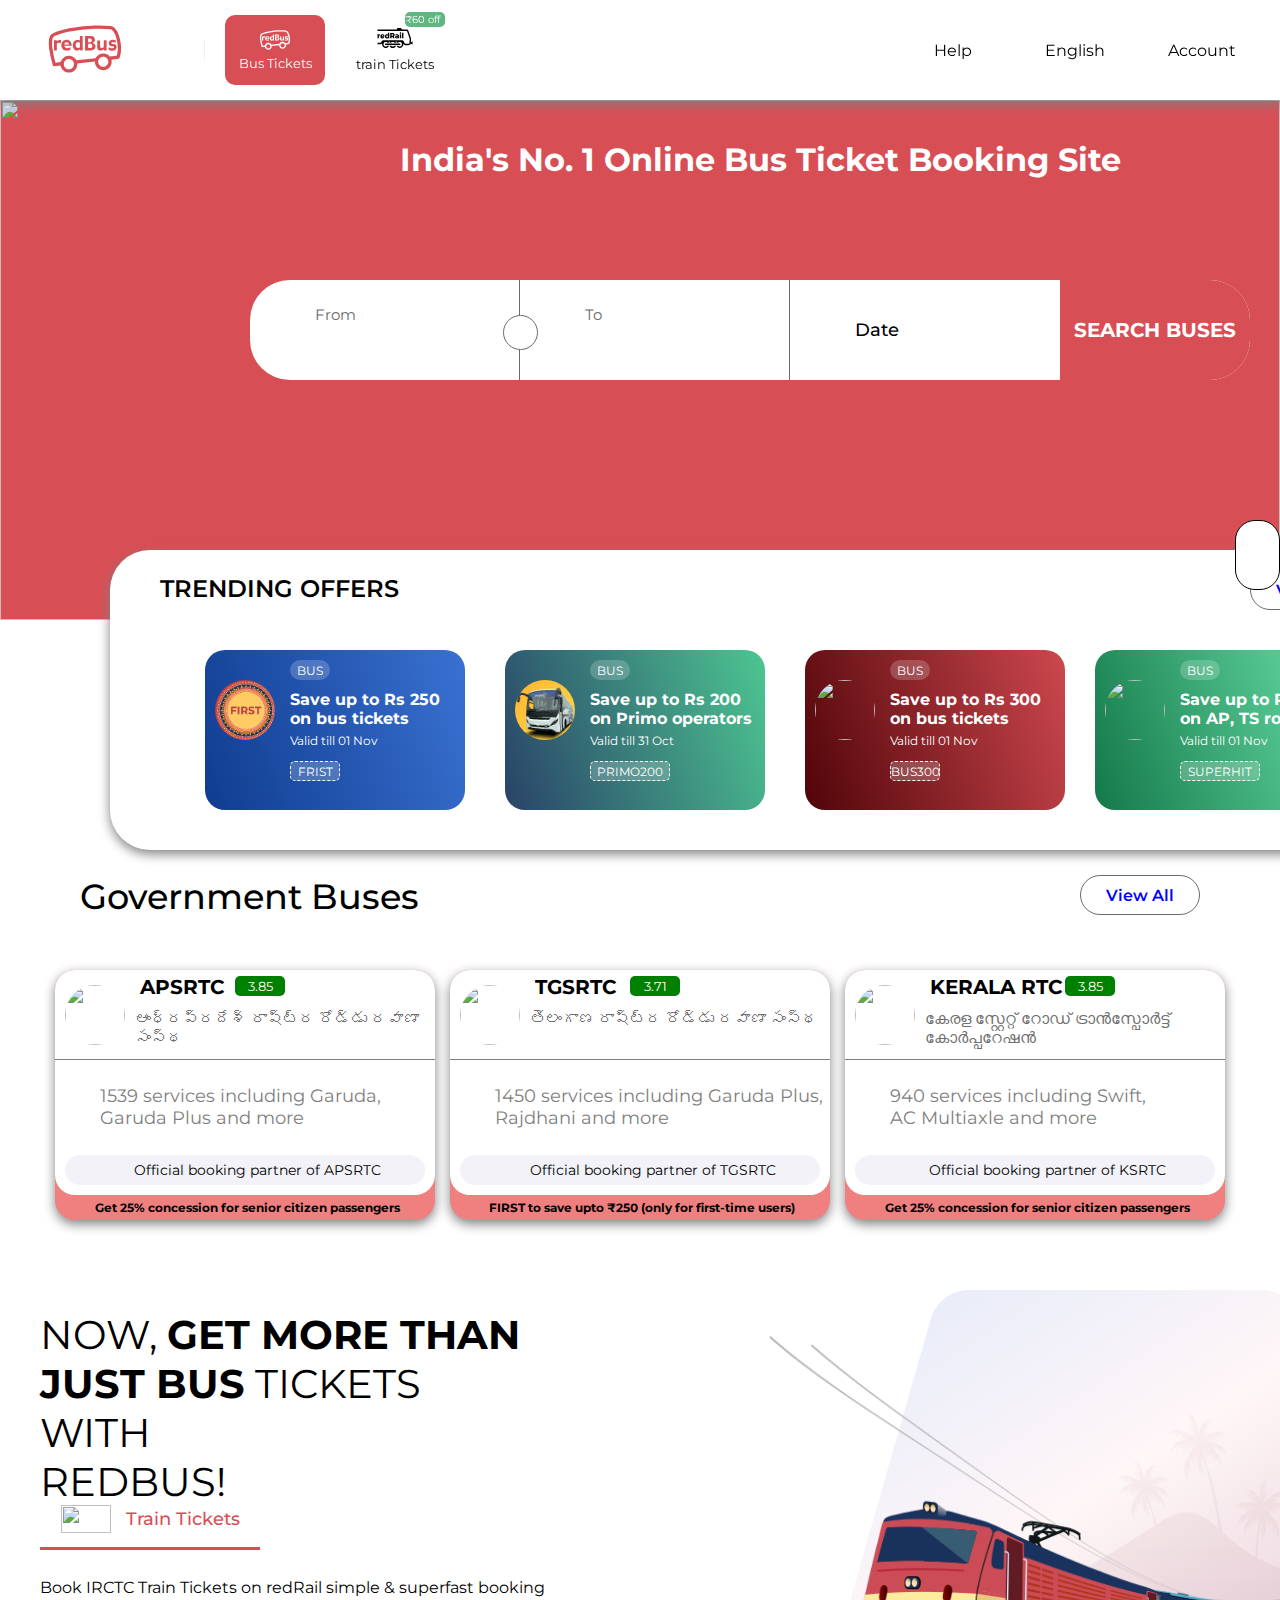
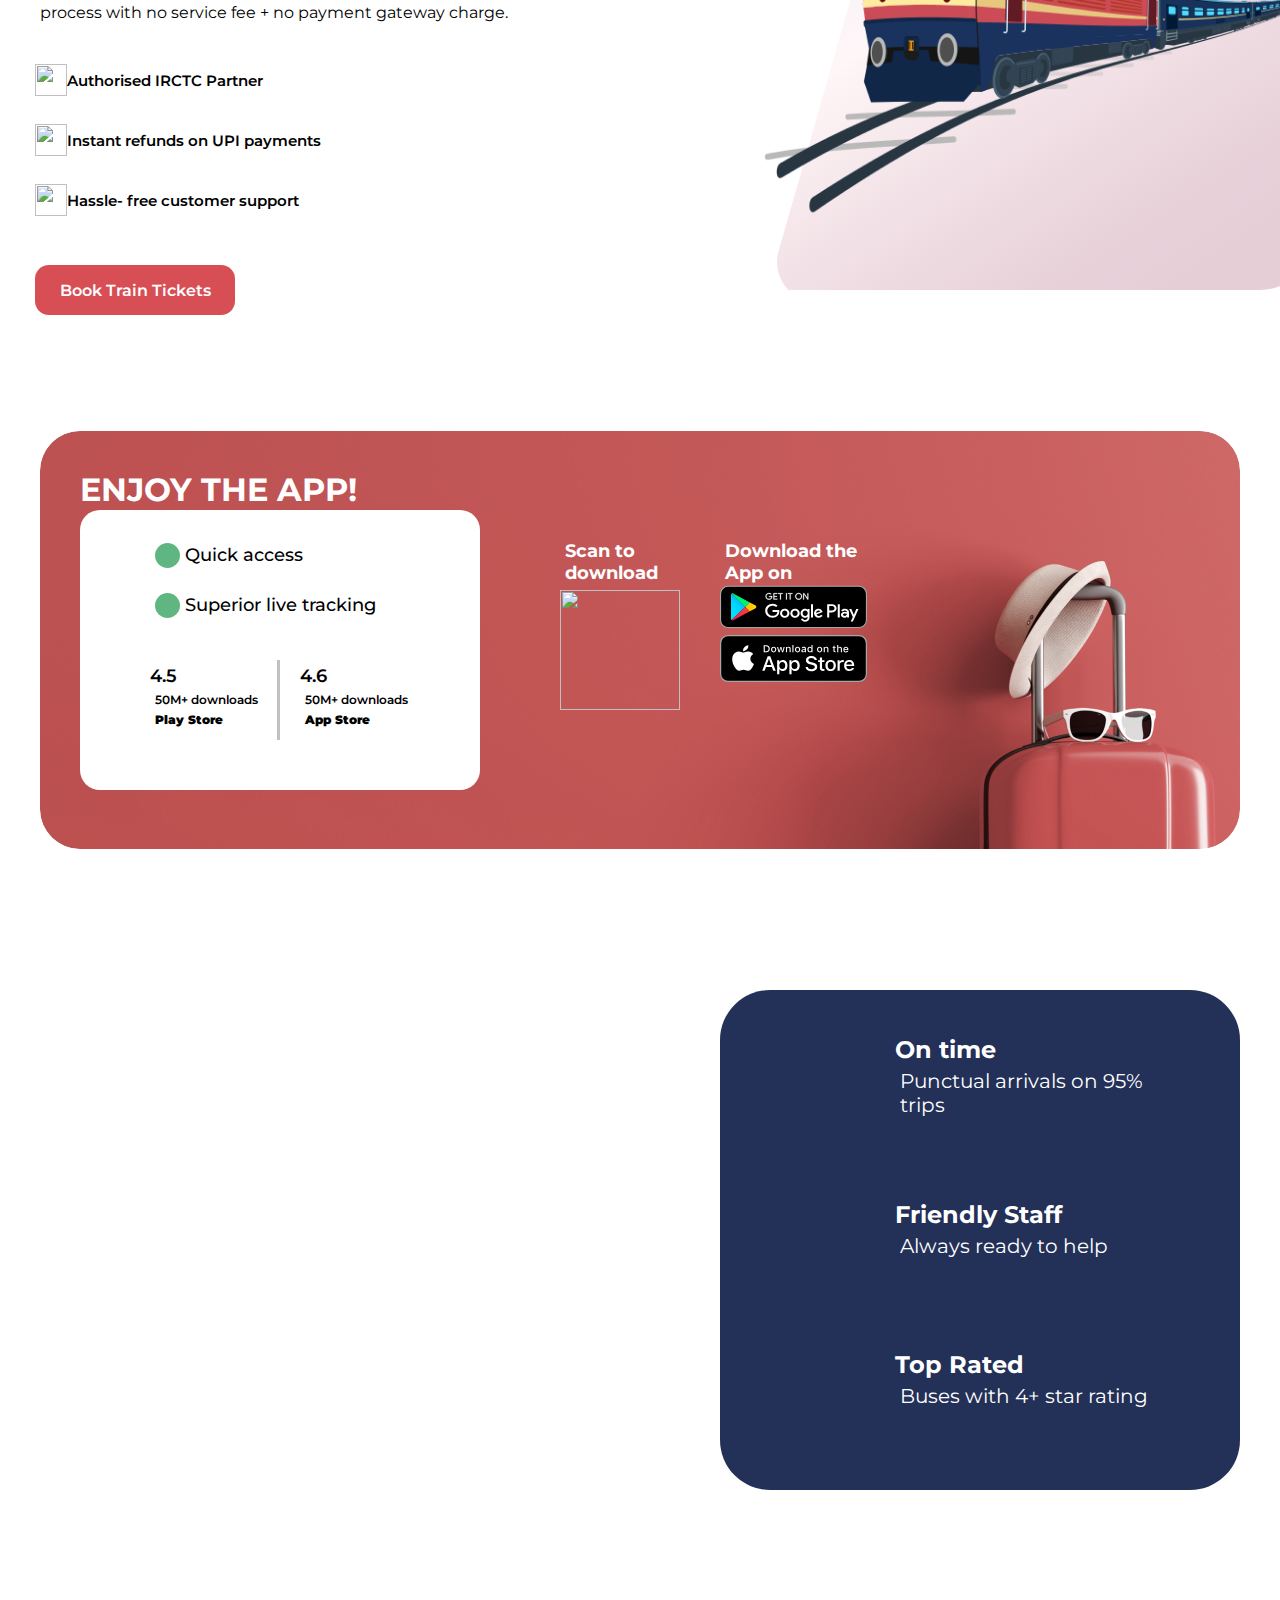
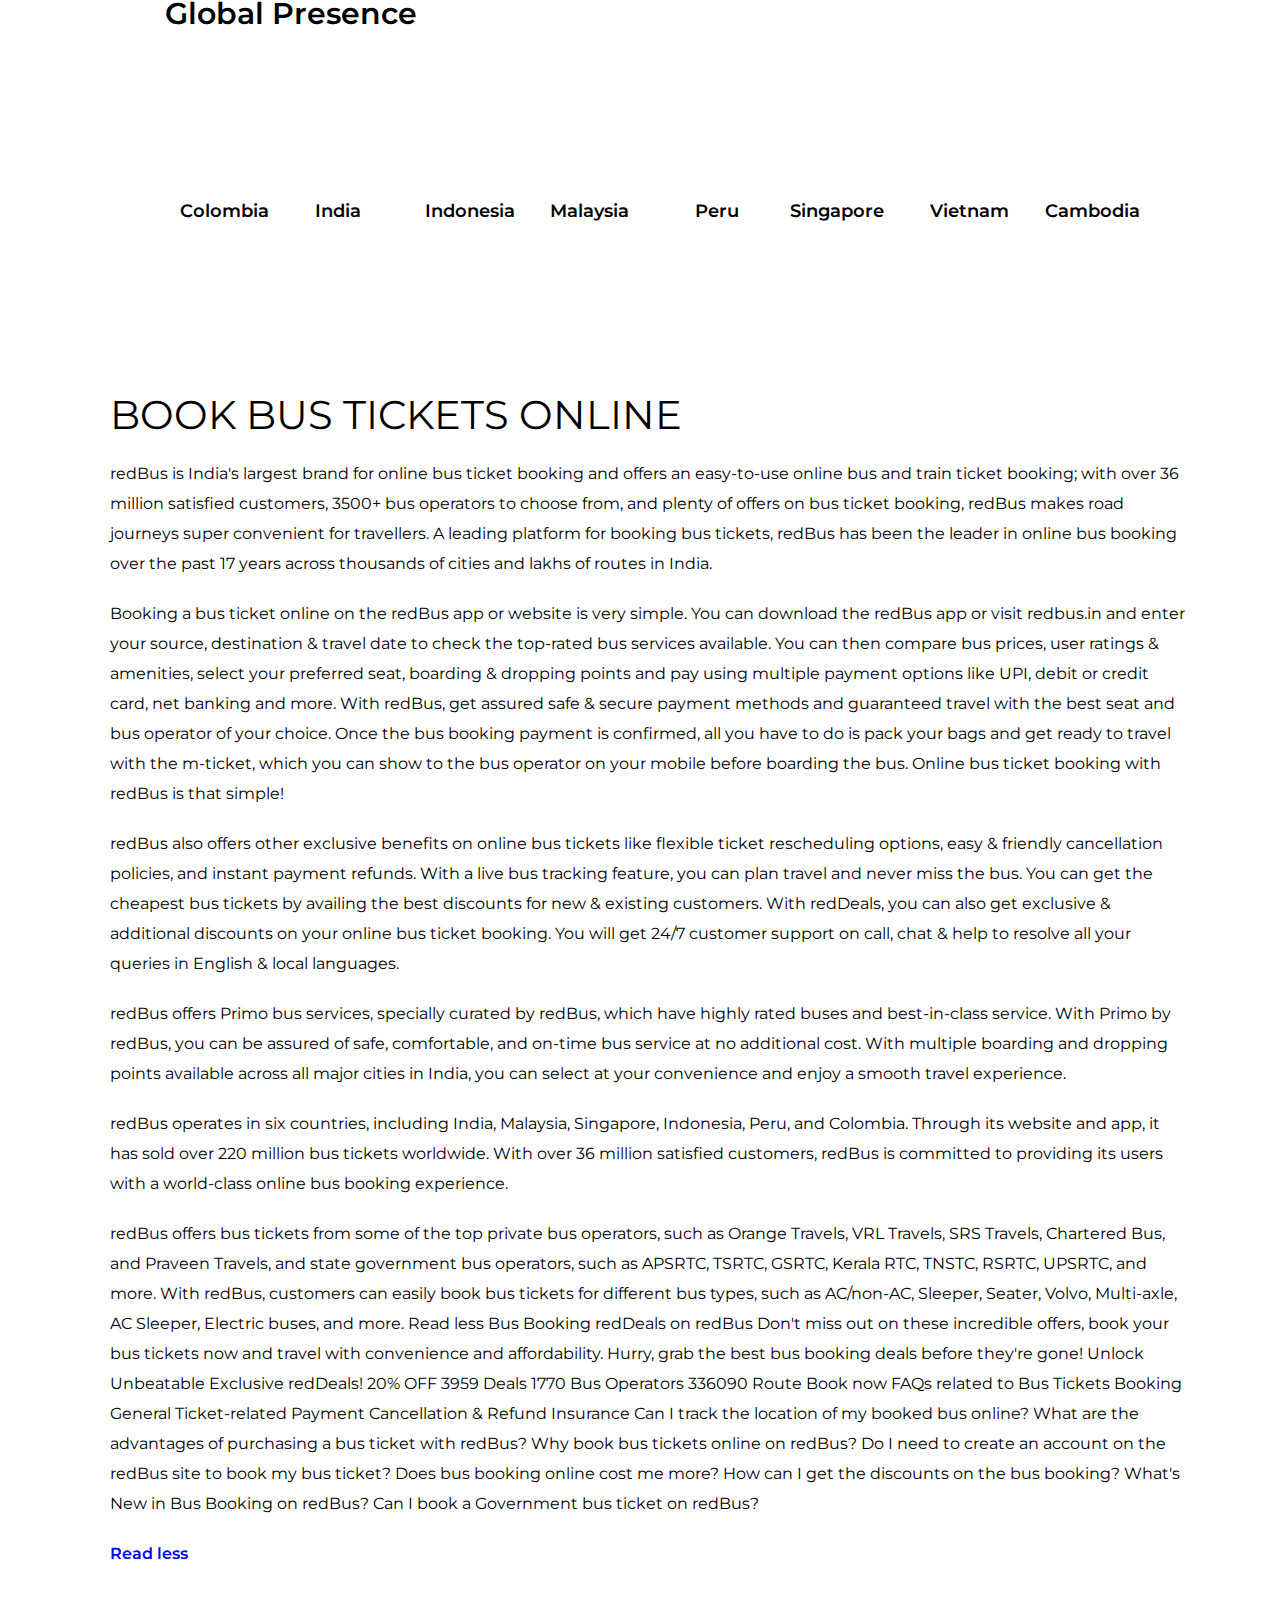
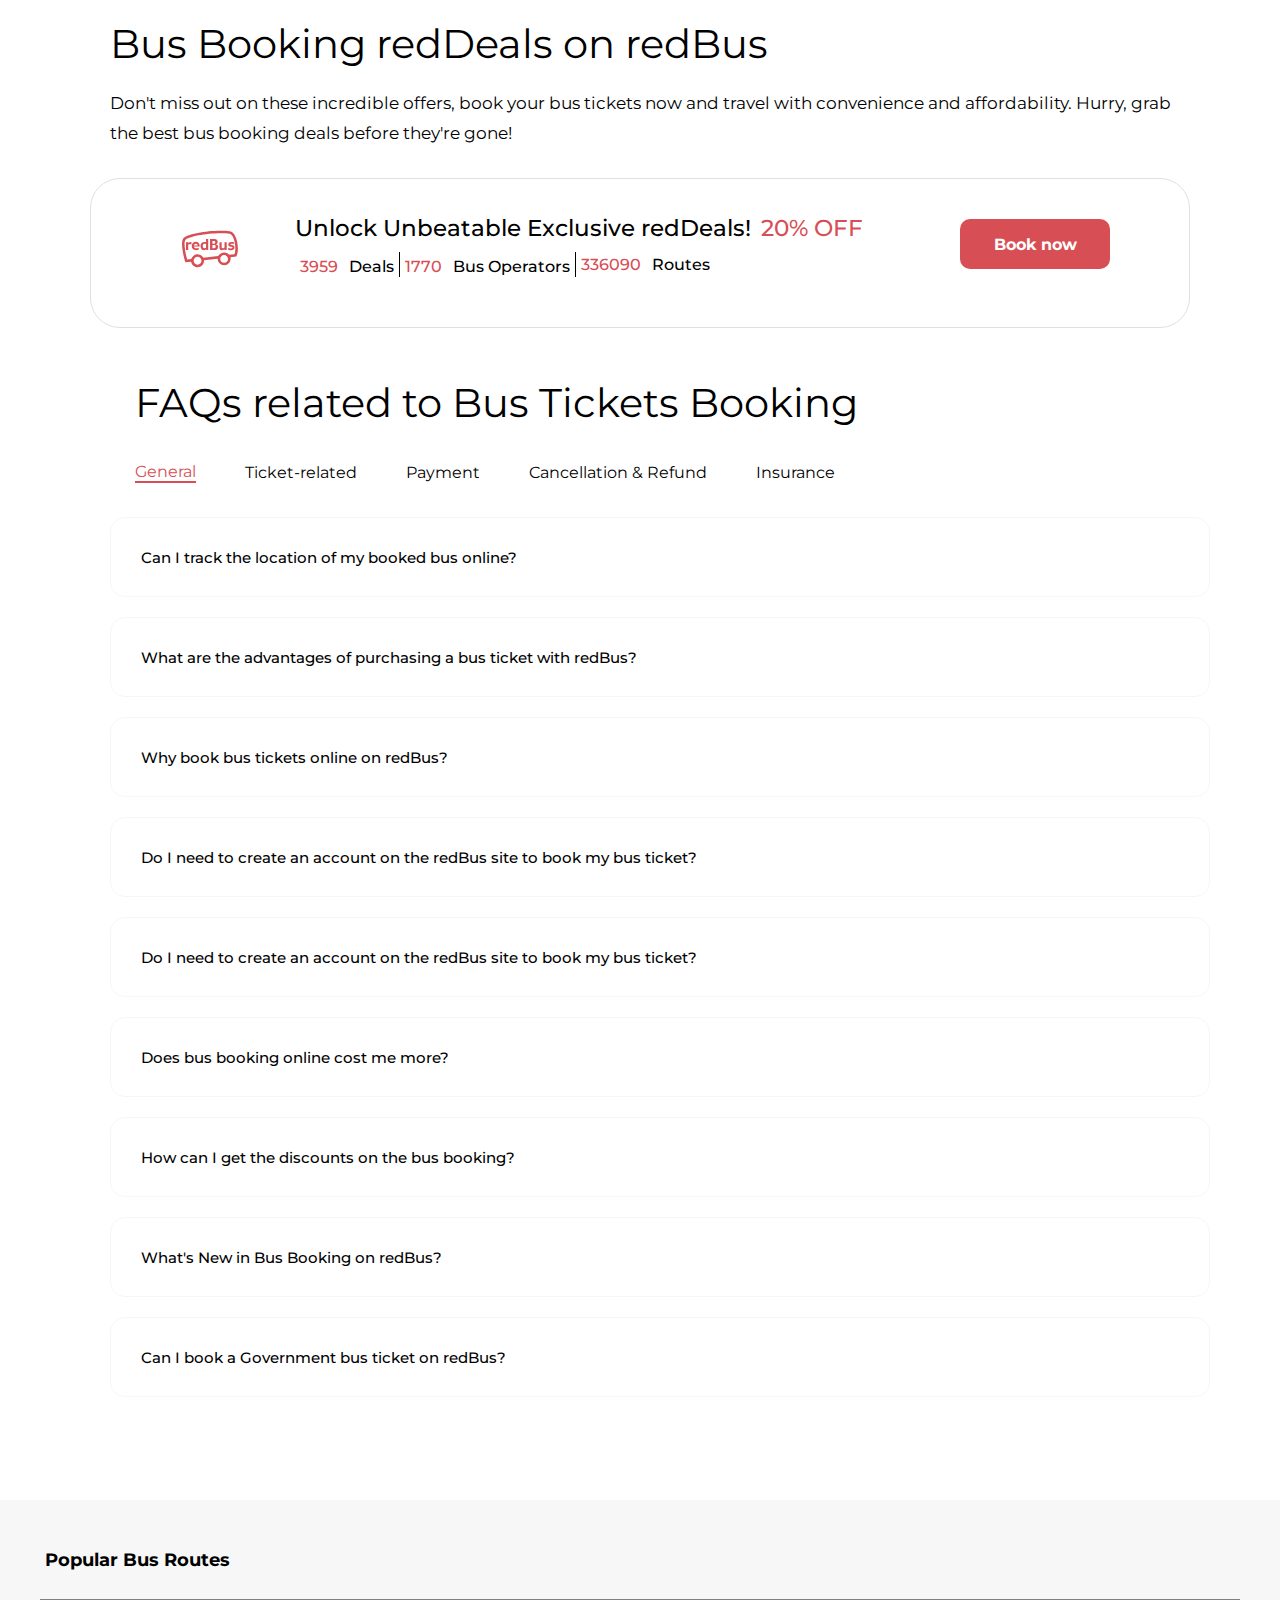
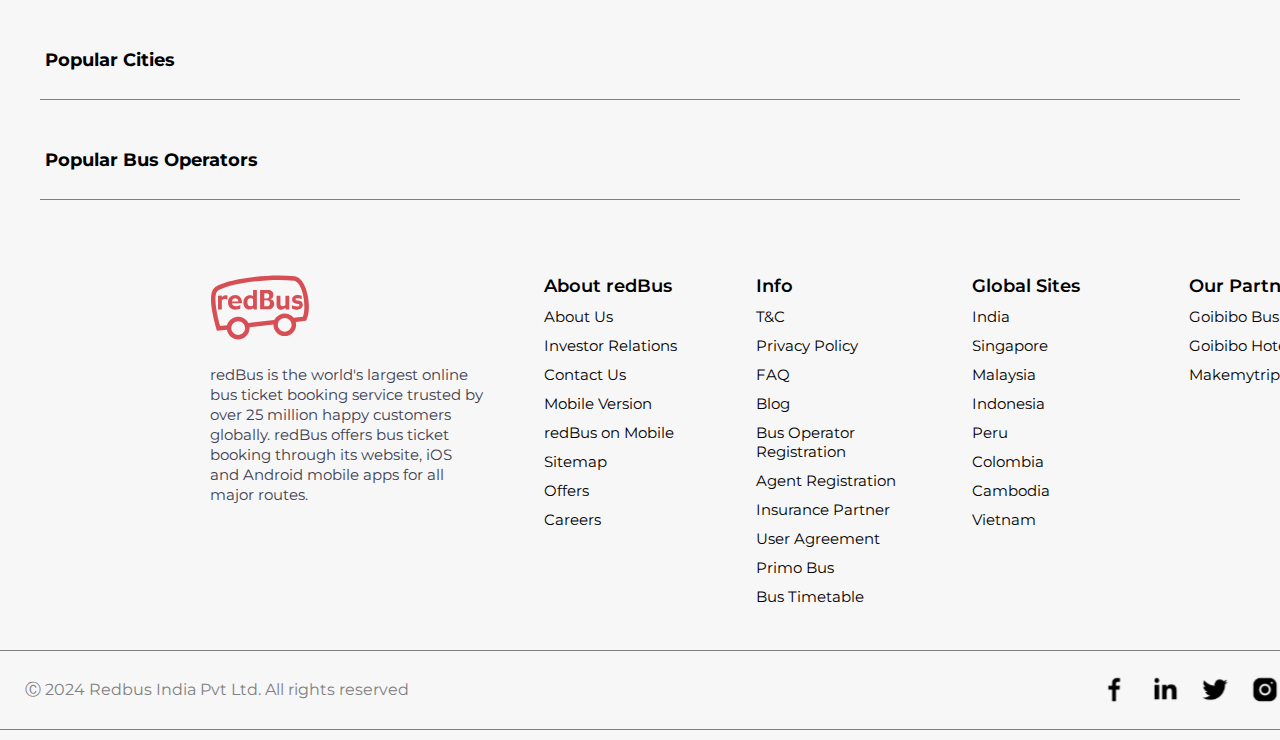
==== commit 77cabe81: "new_updete" ====
--- a/index.html
+++ b/index.html
@@ -59,12 +59,12 @@
                 <div class="from">
                     <div class="from-tag"><i class="fa-solid fa-bus"></i></div>
                     <p class="from-p">From</p>
-                    <input style="margin: 45px 65px; border: none; outline: none;" type="text">
+                    <input style="width: 120px; margin: 45px 65px; border: none; outline: none;" type="text">
                 </div>
                 <div class="to">
                     <span class="to-s"><i class="fa-solid fa-bus"></i></span>
                     <p class="to-p">To</p>
-                    <input style="margin: 45px 65px; border: none; outline: none;" type="text">
+                    <input style="width: 120px;  margin: 45px 65px; border: none; outline: none;" type="text">
                 </div>
                 <div class="date">
                     <span class="date-s"><i class="fa-solid fa-calendar-days"></i></span>
@@ -280,7 +280,7 @@
             </div>
         </div>
         <div class="scanar">
-            <h1 style="position: absolute; left: 40px; top: 20px;">ENJOY THE APP!</h1>
+            <h1 style="position: absolute; left: 40px; top: 80px;">ENJOY THE APP!</h1>
             <div class="white">
                 <div class="white-text" style="margin-top:20px ;">
                     <div class="gol">
@@ -366,7 +366,7 @@
             </div>
         </div>
         <div class="contury">
-            <p style="color: black; font-size: 30px; font-weight: 600; position: absolute; top: 50px; left: 50px;">
+            <p style="color: black; font-size: 30px; font-weight: 600; position: absolute; top: 50px; left: 120px;">
                 Global Presence
             </p>
             <div class="contury-bar">
--- a/css/style.css
+++ b/css/style.css
@@ -142,7 +142,7 @@
 }
 section{
     width: 100%;
-    height: 5600px;
+    height: 5700px;
     position: relative;
 }
 .ginrry-rox{
@@ -150,7 +150,7 @@
     height: 70px;
     background-color:white;
     position:sticky;
-    left: 1100px;
+    left: 1250px;
     top:500px;
     z-index: 1;
     border: 1px solid black;
@@ -163,7 +163,7 @@
 h1{
    position: absolute;
     top: 40px;
-    left: 250px;
+    left: 400px;
     color: white;
 }
 .search-bar{
@@ -172,7 +172,7 @@
     background-color: white;
     position: absolute;
     top: 180px;
-    left: 150px;
+    left: 250px;
     border-radius: 40px;
     display: flex;
 }
@@ -277,14 +277,14 @@
     cursor: pointer;
 }
 .bus-tiket{
-    width: 1200px;
+    width: 1300px;
     height: 300px;
     margin: auto;
     box-shadow: 0 4px 12px gray;
     position: absolute;
     background-color: white;
     top: 450px;
-    left: 30px;
+    left: 110px;
     border-radius: 40px;
 }
 .bus-tiket-head{
@@ -331,7 +331,7 @@
 .tickets1{
     width: 300px;
     height: 160px;
-    margin:20px 10px;
+    margin:20px;
     display: flex;
     border-radius: 20px;
     background-image: linear-gradient(71.04deg, rgb(12, 57, 139) -6.92%, rgb(62, 118, 216) 109.43%);
@@ -386,7 +386,7 @@
     width: 300px;
     height: 160px;
     display: flex;
-    margin:20px 10px;
+    margin:20px;
     border-radius: 20px;
     background-image:linear-gradient(71.04deg, rgb(39, 57, 101) -6.92%, rgb(80, 210, 149) 109.43%); 
 }
@@ -440,7 +440,7 @@
     width: 300px;
     height: 160px;
     display: flex;
-    margin:20px 10px;
+    margin:20px;
     border-radius: 20px;
     background-image: linear-gradient(71.04deg, rgb(72, 0, 4) -6.92%, rgb(216, 78, 85) 109.43%);
 }
@@ -607,6 +607,7 @@
     background-color:lightcoral;
     position: relative;
     box-shadow: 0 4px 12px gray;
+    margin: 10px 0px;
 }
 .containar-gove2-box-box{
     width: 380px;
@@ -769,10 +770,11 @@
     right:35px;
 }
 .train-bar-box{
-    width: 1200px;
+    width: 1350px;
     height: 600px;
     margin-top:50px;
     position: relative;
+    margin-left: -80px;
 }
 .train-bar-text{
     width:650px;
@@ -857,10 +859,11 @@
     height: 100%;
     float:right;
     background-image: url(../redbus/aboutUsImg.svg);
+    border-radius: 0px 50px 50px 0px;
 }
 .scanar{
-    width: 1000px;
-    height: 400px;
+    width: 1200px;
+    height: 500px;
     background: url(../redbus/appInstallbg.svg) no-repeat center center; 
     margin: 100px auto;
     border-radius: 50px;
@@ -871,7 +874,7 @@
     height: 280px;
     background-color: white;
     position: absolute;
-    top: 80px;
+    top: 120px;
     left: 40px;
     border-radius: 20px;
 }
@@ -918,8 +921,8 @@
     width: 120px;
     height:200px;
     position: absolute;
-    top: 100px;
-    left:500px;
+    top: 120px;
+    left:520px;
 }
 .scanar-bar img:hover{
     cursor: pointer;
@@ -929,21 +932,21 @@
     height:280px;
     position: absolute;
     left: 680px;
-    top: 120px;
+    top: 145px;
 }
 .logars img:hover{
     cursor: pointer;
 }
 .scanar2{
-    width: 1000px;
-    height: 450px;
+    width: 1200px;
+    height: 500px;
     margin: 50px auto;
     border-radius: 50px;
     position: relative;
     display: flex;
 }
 .blue-bar{
-    width: 400px;
+    width: 520px;
     height: 100%;
     background-color:rgb(35, 48, 88);
     border-radius:50px;
@@ -971,7 +974,7 @@
     float: right;
 }
 .contury{
-    width: 1100px;
+    width: 1200px;
     height: 400px;
     margin: 50px auto;
     position: relative;
@@ -981,7 +984,7 @@
     height: 200px;
     position: absolute;
     top: 120px;
-    left: 50px;
+    left: 120px;
     display: flex;
 }
 .contury-box{
@@ -1072,7 +1075,7 @@
     cursor: pointer;
 }
 .plus-bar-containt{
-    width: 1050px;
+    width: 1100px;
     height: 80px;
     border: 1px solid #f7f7f2;
     margin:20px;
@@ -1099,7 +1102,7 @@
     margin-top: 200px;
 }
 .text-footer-box{
-    width: 1150px;
+    width: 1200px;
     height: 80px;
     border-bottom:1px solid gray ;
     margin: 20px auto;
@@ -1112,23 +1115,23 @@
     cursor: pointer;
 }
 .footer-main-bar{
-    width: 1180px;
+    width: 1200px;
     height: 450px;
     position: absolute;
     top: 6650px;
-    left: 52px;
+    left: 180px;
     display: flex;
 }
 .footer-main-bar-box1{
-    width: 320px;
+    width: 400px;
     height: 430px;
-    margin: 5px 0 0 0;
+    margin: 5px 10px 0 10px;
     line-height: 20px;
 }
 .footer-main-bar-box{
     width: 250px;
     height: 430px;
-    margin-top: 5px;
+    margin: 5px 10px 0 10px;
 }
 .footer-main-bar-box p{
     cursor: pointer;
@@ -1185,15 +1188,15 @@
     margin-top: 40px;
 }
 .helpfull1{
-    width: 350px;
+    width: 400px;
     height: 620px;
     background-color:#f3f3f3;
     margin:40px 70px 0px 70px; 
     border-radius: 10px;
 }
 .help-box-sms{
-    width: 330px;
-    height: 160px;
+    width: 380px;
+    height: 180px;
     background-color: white;
     margin:30px auto;
 }
@@ -1290,8 +1293,8 @@
     justify-content: end;
 }
 .shawdo{
-    width:900px;
-    height: 250px;
+    width:1100px;
+    height: 280px;
     border-radius: 72px;
     border: 1px solid gray;
     background-color:rgba(92,92,92,.48);
@@ -1301,11 +1304,10 @@
     backdrop-filter: blur(25px);
     position: absolute;
     top: 260px;
-    left: 200px
+    left: 220px
 }
 .clickerbar{
     width: 650px;
-    height: 4;
     margin:30px auto;
     display: flex;
     justify-content: space-between;
@@ -1346,7 +1348,7 @@
     border: 2px solid black;
 }
 .searchbar-train{
-    width:820px;
+    width:900px;
     height: 110px;
     background-color: #60b681;
     border-radius: 30px;
@@ -1357,7 +1359,7 @@
     cursor: pointer;
 }
 .search-bar-boxers{
-    width: 170px;
+    width: 180px;
     height: 100%;
     background-color:white;
     border-radius: 30px 0 0 30px;
@@ -1368,7 +1370,7 @@
     gap: 10px;
 }
 .search-bar-boxers1{
-    width: 170px;
+    width: 180px;
     height: 100%;
     background-color:white;
     border-right:1px solid #e0e0e0 ;
@@ -1378,7 +1380,7 @@
     gap: 10px;
 }
 .search-bar-boxers2{
-    width: 130px;
+    width: 140px;
     height: 100%;
     background-color:white;
     border-right:1px solid #e0e0e0 ;
@@ -1389,7 +1391,7 @@
     gap: 10px;
 }
 .search-bar-boxers3{
-    width: 220px;
+    width: 230px;
     height: 100%;
     background-color:white;
     position: relative;
@@ -1404,21 +1406,22 @@
     right: 20px;
 }
 .search-bar-boxers4{
-    width: 130px;
+    width: 180px;
     height: 100%;
     background-color:#d84e55;
     border-radius: 0 30px 30px 0;
     display: flex;
     align-items: center;
-    padding-left: 25px;
+    padding-left: 15px;
 }
 .search-bar-boxers4:hover{
     cursor: pointer;
     box-shadow: 0px 4px 12px 0pc gray;
 }
 .trains-tickets{
+    padding-top: 40px;
     width:100%;
-    height: 340px;
+    height: 380px;
 }
 .train-ticket-box{
     width: 1150px;
@@ -1458,7 +1461,7 @@
     display: flex;
 }
 .herry-bar{
-    width: 300px;
+    width: 25%;
     height: 100%;
     display: flex;
 }
@@ -1489,8 +1492,9 @@
     height: 100%;
 }
 .main-mobile-bar-box2{
-    width: 550px;
-    height: 100%;
+    width: 800px;
+    height: 100%;
+    margin-right: -100px;
 }
 .step1{
     width: 500px;
